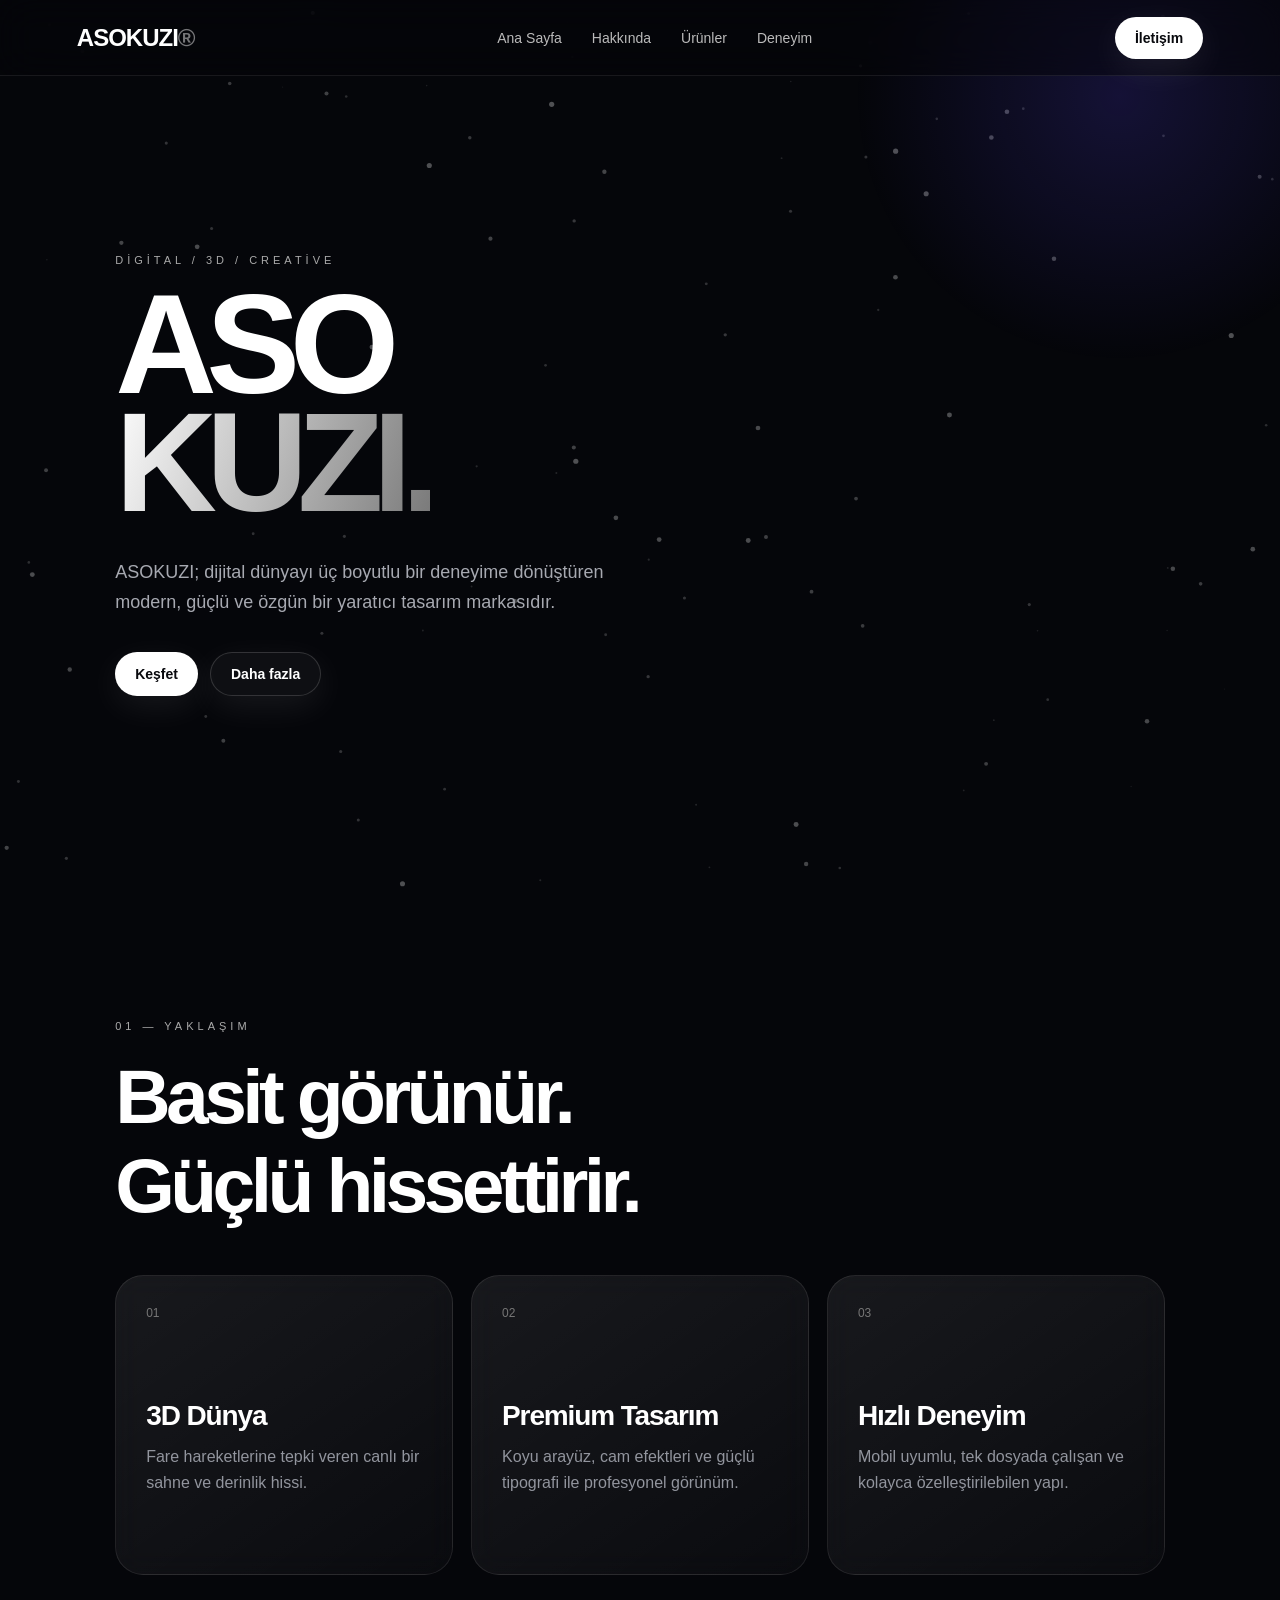
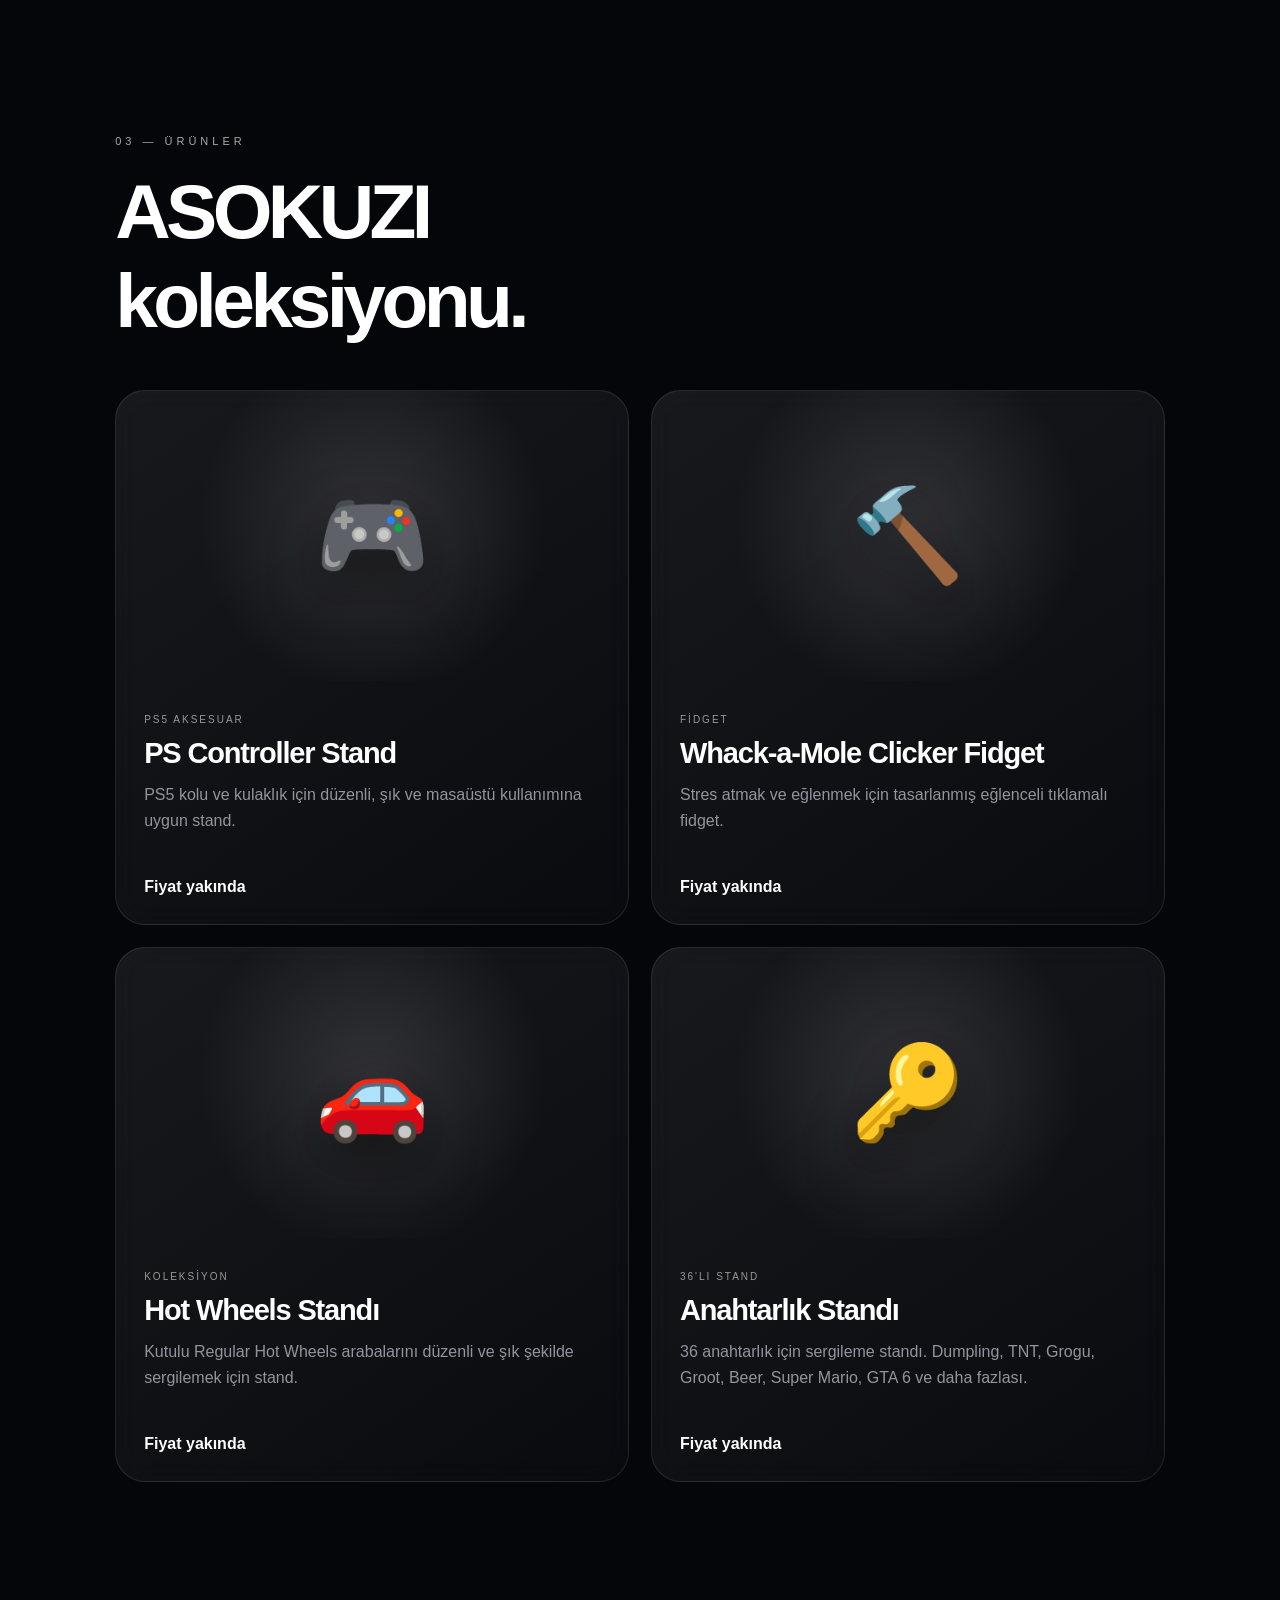
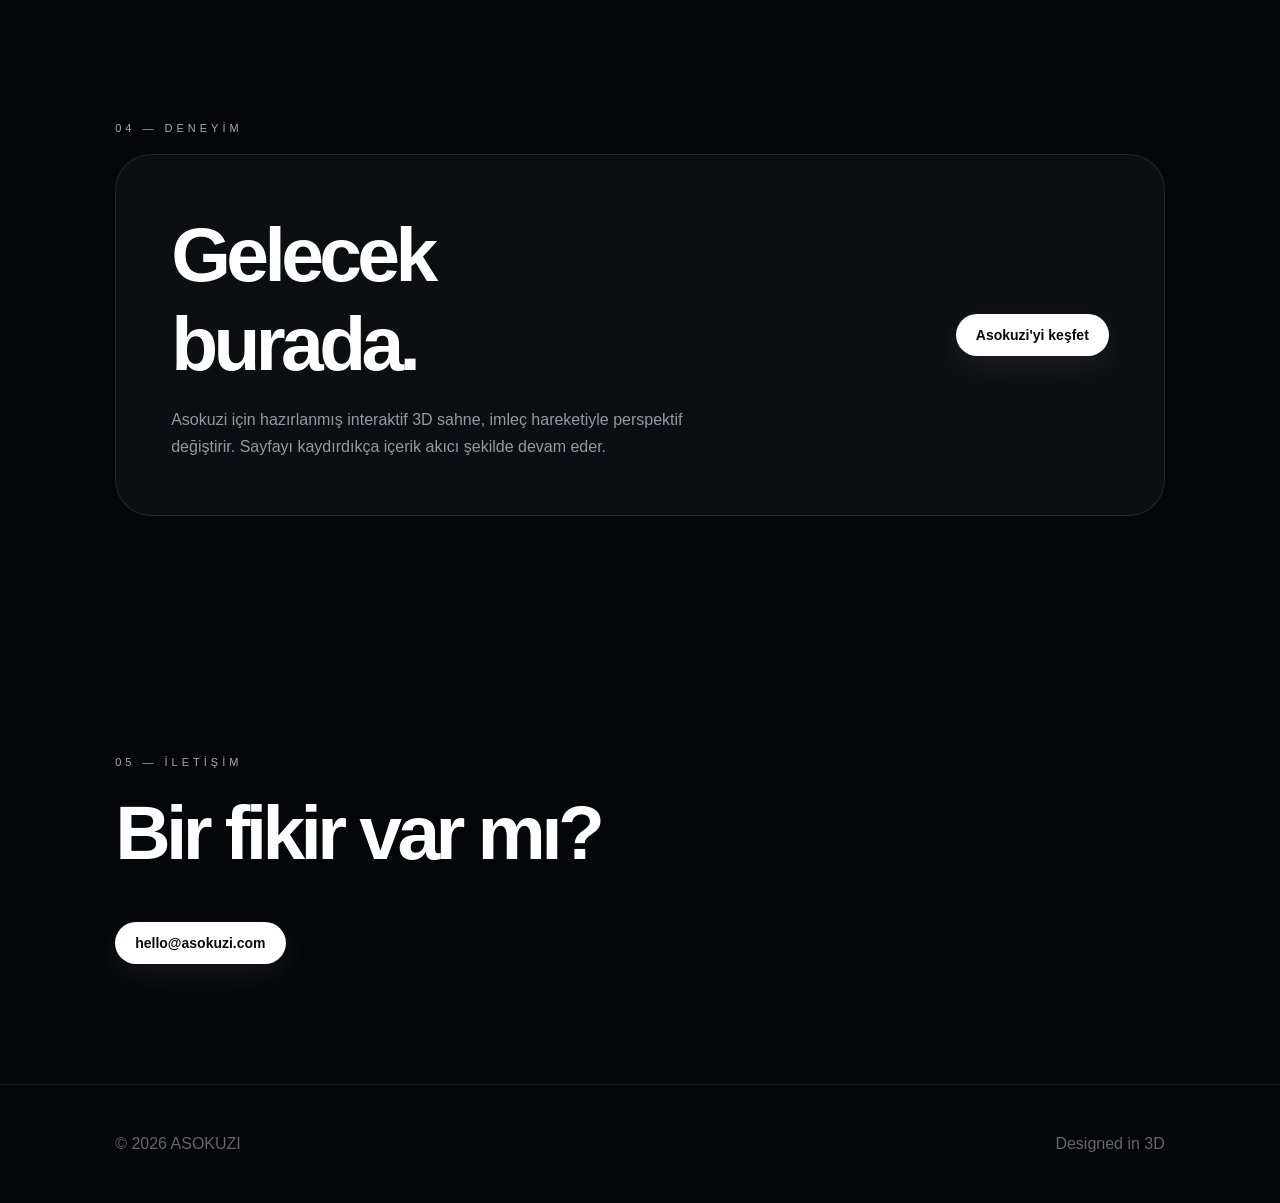
==== ASOKUZI_urunlu_site.html @ cae99e65 "index.html" ====
<!DOCTYPE html>
<html lang="tr">
<head>
  <meta charset="UTF-8">
  <meta name="viewport" content="width=device-width, initial-scale=1.0">
  <title>ASOKUZI — 3D Dijital Deneyim ve Yaratıcı Tasarım</title>
  <meta name="description" content="ASOKUZI, modern 3D deneyimler, yaratıcı dijital tasarım ve premium web çözümleri sunan özgün bir marka. Keşfet ve iletişime geç.">
  <meta name="keywords" content="ASOKUZI, Asokuzi, 3D tasarım, dijital deneyim, yaratıcı tasarım, web tasarım, 3D web sitesi">
  <meta name="author" content="ASOKUZI">
  <meta name="robots" content="index, follow">
  <meta name="theme-color" content="#05060a">
  <link rel="canonical" href="https://asokuzi.com/">
  <meta property="og:type" content="website">
  <meta property="og:site_name" content="ASOKUZI">
  <meta property="og:title" content="ASOKUZI — 3D Dijital Deneyim ve Yaratıcı Tasarım">
  <meta property="og:description" content="Modern 3D deneyimler, yaratıcı dijital tasarım ve premium web çözümleri.">
  <meta property="og:url" content="https://asokuzi.com/">
  <meta name="twitter:card" content="summary_large_image">
  <meta name="twitter:title" content="ASOKUZI — 3D Dijital Deneyim">
  <meta name="twitter:description" content="ASOKUZI'nin modern ve interaktif 3D dijital dünyasını keşfet.">
  <script type="application/ld+json">
  {
    "@context":"https://schema.org",
    "@type":"Organization",
    "name":"ASOKUZI",
    "url":"https://asokuzi.com/",
    "description":"3D dijital deneyimler ve yaratıcı tasarım markası"
  }
  </script>
  <style>
    *{box-sizing:border-box;margin:0;padding:0}
    html{scroll-behavior:smooth}
    body{
      font-family:Inter,Arial,sans-serif;background:#05060a;color:#fff;
      overflow-x:hidden;
    }
    #scene{position:fixed;inset:0;z-index:-2}
    .glow{position:fixed;width:45vw;height:45vw;border-radius:50%;
      background:radial-gradient(circle,rgba(92,72,255,.18),transparent 65%);
      top:-15vw;right:-10vw;z-index:-1;pointer-events:none}
    header{
      position:fixed;top:0;left:0;right:0;height:76px;z-index:10;
      display:flex;align-items:center;justify-content:space-between;
      padding:0 6vw;background:rgba(5,6,10,.48);backdrop-filter:blur(18px);
      border-bottom:1px solid rgba(255,255,255,.08)
    }
    .logo{font-size:24px;font-weight:800;letter-spacing:-1px}
    .logo span{opacity:.45}
    nav{display:flex;gap:30px}
    nav a{color:#bbb;text-decoration:none;font-size:14px;transition:.25s}
    nav a:hover{color:#fff}
    .btn{
      display:inline-flex;align-items:center;justify-content:center;
      padding:13px 20px;border-radius:999px;text-decoration:none;
      color:#fff;background:#fff;color:#08090d;font-weight:700;font-size:14px;
      transition:.25s;box-shadow:0 10px 35px rgba(255,255,255,.08)
    }
    .btn:hover{transform:translateY(-2px);box-shadow:0 14px 40px rgba(255,255,255,.16)}
    main{min-height:100vh}
    .hero{
      min-height:100vh;display:flex;align-items:center;padding:130px 9vw 80px;
      position:relative
    }
    .hero-copy{max-width:720px}
    .eyebrow{color:#aaa;text-transform:uppercase;letter-spacing:4px;font-size:11px;margin-bottom:20px}
    h1{font-size:clamp(64px,11vw,150px);line-height:.84;letter-spacing:-.075em}
    h1 em{font-style:normal;background:linear-gradient(110deg,#fff,#777);
      -webkit-background-clip:text;color:transparent}
    .lead{max-width:550px;color:#a7a9b1;font-size:18px;line-height:1.7;margin:34px 0}
    .actions{display:flex;gap:12px;flex-wrap:wrap}
    .ghost{border:1px solid rgba(255,255,255,.15);background:rgba(255,255,255,.04);color:#fff}
    section{padding:120px 9vw}
    .section-title{font-size:clamp(40px,6vw,80px);letter-spacing:-.06em;margin-bottom:45px}
    .cards{display:grid;grid-template-columns:repeat(3,1fr);gap:18px}
    .card{
      min-height:300px;border:1px solid rgba(255,255,255,.09);
      background:linear-gradient(145deg,rgba(255,255,255,.08),rgba(255,255,255,.025));
      border-radius:28px;padding:30px;backdrop-filter:blur(14px);
      transition:.35s;transform-style:preserve-3d
    }
    .card:hover{transform:translateY(-8px) rotateX(2deg);border-color:rgba(255,255,255,.22)}
    .num{font-size:12px;color:#777}
    .card h3{font-size:28px;margin:80px 0 12px;letter-spacing:-.04em}
    .card p{color:#92959e;line-height:1.6}
    .showcase{
      border:1px solid rgba(255,255,255,.1);border-radius:36px;padding:55px;
      background:rgba(255,255,255,.035);display:flex;justify-content:space-between;
      align-items:center;gap:40px
    }
    .showcase p{color:#9699a3;max-width:540px;line-height:1.7}
    footer{padding:50px 9vw;border-top:1px solid rgba(255,255,255,.08);color:#666;
      display:flex;justify-content:space-between}

    #products{padding-top:40px}.products-grid{display:grid;grid-template-columns:repeat(2,1fr);gap:22px}
    .product-card{overflow:hidden;border:1px solid rgba(255,255,255,.1);border-radius:30px;background:linear-gradient(145deg,rgba(255,255,255,.08),rgba(255,255,255,.025));transition:.35s;backdrop-filter:blur(14px)}
    .product-card:hover{transform:translateY(-8px);border-color:rgba(255,255,255,.24)}
    .product-visual{height:290px;display:flex;align-items:center;justify-content:center;background:radial-gradient(circle at 50% 45%,rgba(255,255,255,.13),transparent 58%);position:relative}
    .product-icon{font-size:92px;filter:drop-shadow(0 20px 25px rgba(0,0,0,.5))}.product-info{padding:28px}
    .product-info h3{font-size:29px;margin:10px 0 12px;letter-spacing:-.04em}.product-info p{color:#92959e;line-height:1.65;min-height:76px}
    .product-tag{font-size:10px;color:#999;text-transform:uppercase;letter-spacing:2px}.price{display:inline-block;margin-top:20px;font-weight:700;color:#fff}
    @media(max-width:800px){.products-grid{grid-template-columns:1fr}.product-visual{height:240px}}
    @media(max-width:800px){
      nav{display:none}.cards{grid-template-columns:1fr}.showcase{flex-direction:column;align-items:flex-start}
      section{padding:90px 7vw}.hero{padding-left:7vw;padding-right:7vw}
    }
  </style>
</head>
<body>
<canvas id="scene"></canvas><div class="glow"></div>

<header>
  <div class="logo">ASOKUZI<span>®</span></div>
  <nav>
    <a href="#home">Ana Sayfa</a><a href="#about">Hakkında</a><a href="#products">Ürünler</a><a href="#work">Deneyim</a>
  </nav>
  <a class="btn" href="#contact">İletişim</a>
</header>

<main>
  <section class="hero" id="home">
    <div class="hero-copy">
      <div class="eyebrow">Digital / 3D / Creative</div>
      <h1>ASO<br><em>KUZI.</em></h1>
      <p class="lead">ASOKUZI; dijital dünyayı üç boyutlu bir deneyime dönüştüren modern, güçlü ve özgün bir yaratıcı tasarım markasıdır.</p>
      <div class="actions">
        <a class="btn" href="#work">Keşfet</a>
        <a class="btn ghost" href="#about">Daha fazla</a>
      </div>
    </div>
  </section>

  <section id="about">
    <div class="eyebrow">01 — Yaklaşım</div>
    <h2 class="section-title">Basit görünür.<br>Güçlü hissettirir.</h2>
    <div class="cards">
      <article class="card"><div class="num">01</div><h3>3D Dünya</h3><p>Fare hareketlerine tepki veren canlı bir sahne ve derinlik hissi.</p></article>
      <article class="card"><div class="num">02</div><h3>Premium Tasarım</h3><p>Koyu arayüz, cam efektleri ve güçlü tipografi ile profesyonel görünüm.</p></article>
      <article class="card"><div class="num">03</div><h3>Hızlı Deneyim</h3><p>Mobil uyumlu, tek dosyada çalışan ve kolayca özelleştirilebilen yapı.</p></article>
    </div>
  </section>


  <section id="products" aria-labelledby="products-title"><div class="eyebrow">03 — Ürünler</div><h2 class="section-title" id="products-title">ASOKUZI<br>koleksiyonu.</h2><div class="products-grid">
  <article class="product-card"><div class="product-visual"><div class="product-icon">🎮</div></div><div class="product-info"><span class="product-tag">PS5 Aksesuar</span><h3>PS Controller Stand</h3><p>PS5 kolu ve kulaklık için düzenli, şık ve masaüstü kullanımına uygun stand.</p><span class="price">Fiyat yakında</span></div></article>
  <article class="product-card"><div class="product-visual"><div class="product-icon">🔨</div></div><div class="product-info"><span class="product-tag">Fidget</span><h3>Whack-a-Mole Clicker Fidget</h3><p>Stres atmak ve eğlenmek için tasarlanmış eğlenceli tıklamalı fidget.</p><span class="price">Fiyat yakında</span></div></article>
  <article class="product-card"><div class="product-visual"><div class="product-icon">🚗</div></div><div class="product-info"><span class="product-tag">Koleksiyon</span><h3>Hot Wheels Standı</h3><p>Kutulu Regular Hot Wheels arabalarını düzenli ve şık şekilde sergilemek için stand.</p><span class="price">Fiyat yakında</span></div></article>
  <article class="product-card"><div class="product-visual"><div class="product-icon">🔑</div></div><div class="product-info"><span class="product-tag">36'lı Stand</span><h3>Anahtarlık Standı</h3><p>36 anahtarlık için sergileme standı. Dumpling, TNT, Grogu, Groot, Beer, Super Mario, GTA 6 ve daha fazlası.</p><span class="price">Fiyat yakında</span></div></article>
</div></section>

  <section id="work">
    <div class="eyebrow">04 — Deneyim</div>
    <div class="showcase">
      <div>
        <h2 class="section-title" style="margin:0 0 18px">Gelecek<br>burada.</h2>
        <p>Asokuzi için hazırlanmış interaktif 3D sahne, imleç hareketiyle perspektif değiştirir. Sayfayı kaydırdıkça içerik akıcı şekilde devam eder.</p>
      </div>
      <a class="btn" href="#contact">Asokuzi'yi keşfet</a>
    </div>
  </section>

  <section id="contact">
    <div class="eyebrow">05 — İletişim</div>
    <h2 class="section-title">Bir fikir var mı?</h2>
    <a class="btn" href="mailto:hello@asokuzi.com">hello@asokuzi.com</a>
  </section>
</main>

<footer><span>© 2026 ASOKUZI</span><span>Designed in 3D</span></footer>

<script>
const canvas=document.getElementById('scene'),ctx=canvas.getContext('2d');
let w,h,mouse={x:.5,y:.5},points=[];
function resize(){w=canvas.width=innerWidth;h=canvas.height=innerHeight;points=[];
 for(let i=0;i<110;i++)points.push({x:Math.random()*w,y:Math.random()*h,z:Math.random()*1});
}
function draw(){
 ctx.clearRect(0,0,w,h);
 for(const p of points){
   const dx=(mouse.x-.5)*35*p.z,dy=(mouse.y-.5)*35*p.z;
   const x=p.x+dx,y=p.y+dy,r=.6+2*p.z;
   ctx.beginPath();ctx.arc(x,y,r,0,Math.PI*2);ctx.fillStyle=`rgba(255,255,255,${.08+.22*p.z})`;ctx.fill();
 }
 requestAnimationFrame(draw);
}
addEventListener('resize',resize);
addEventListener('mousemove',e=>{mouse.x=e.clientX/w;mouse.y=e.clientY/h});
resize();draw();
</script>
</body>
</html>
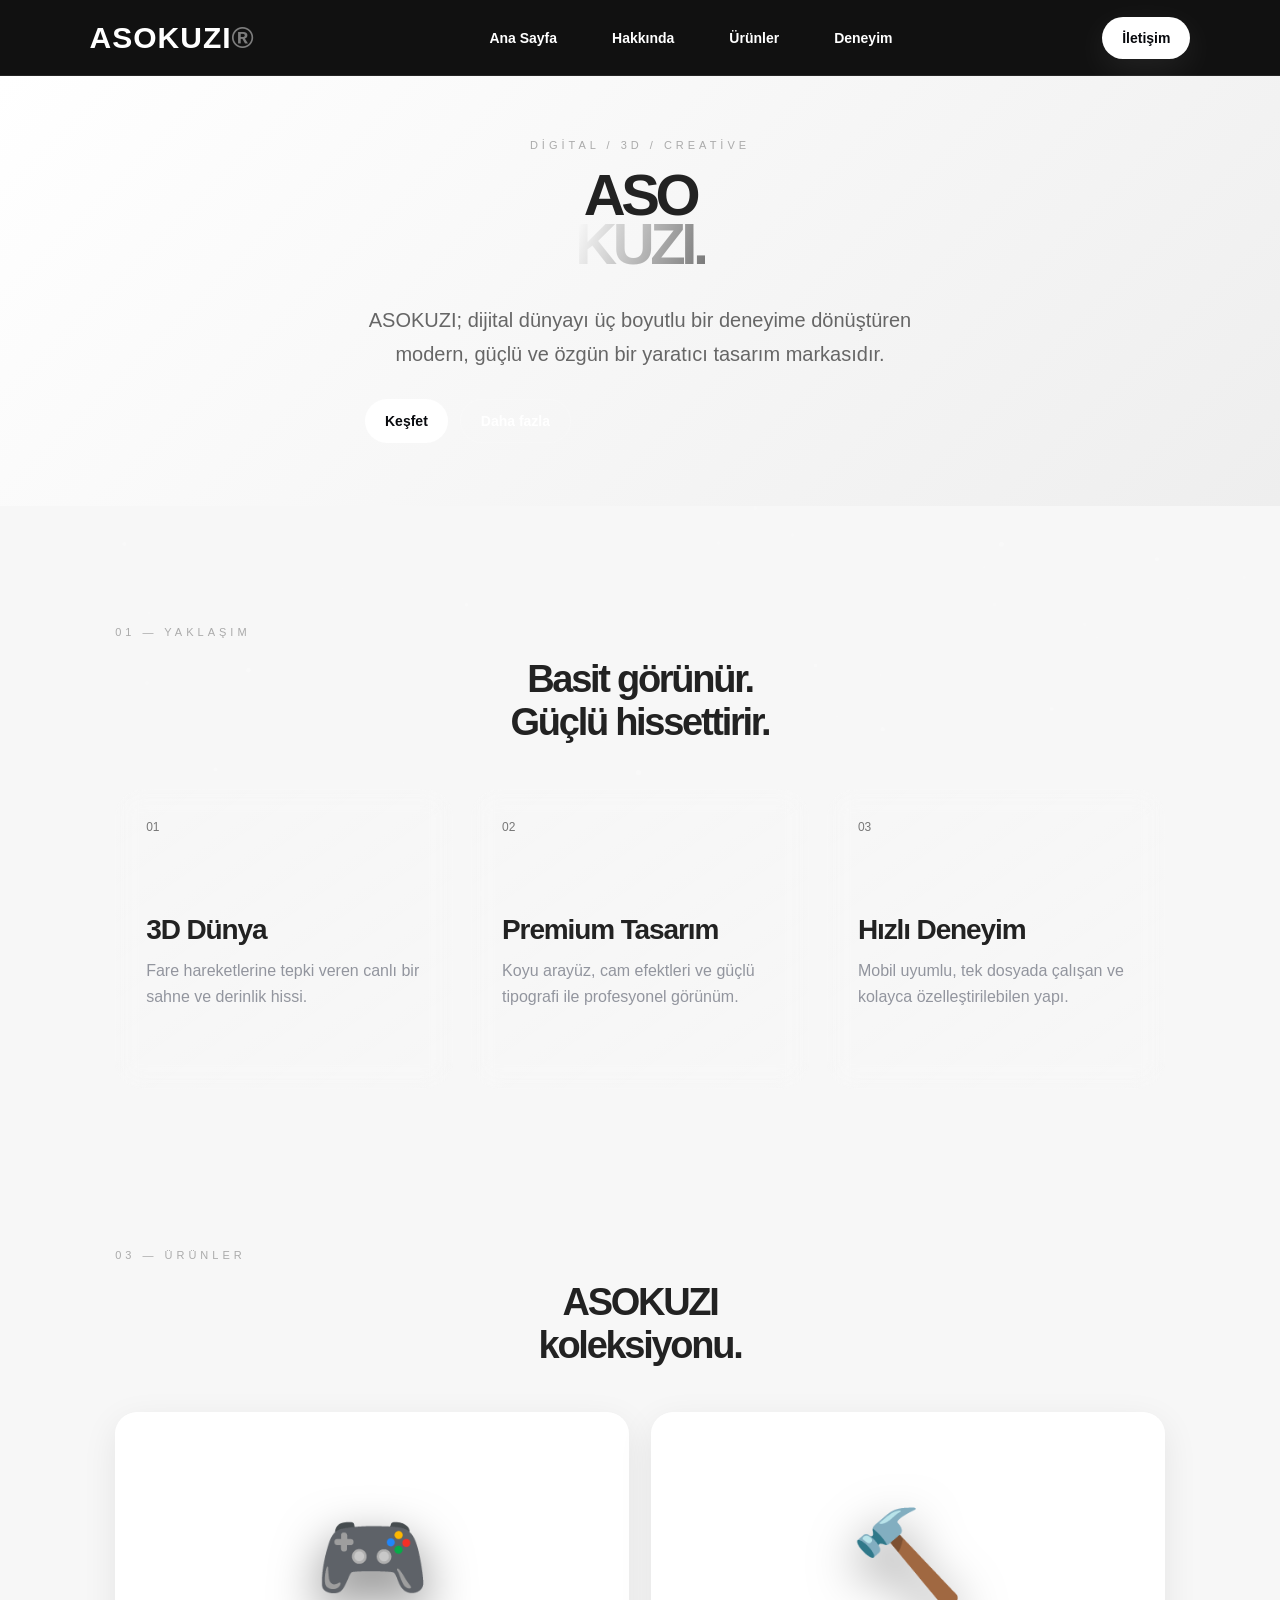
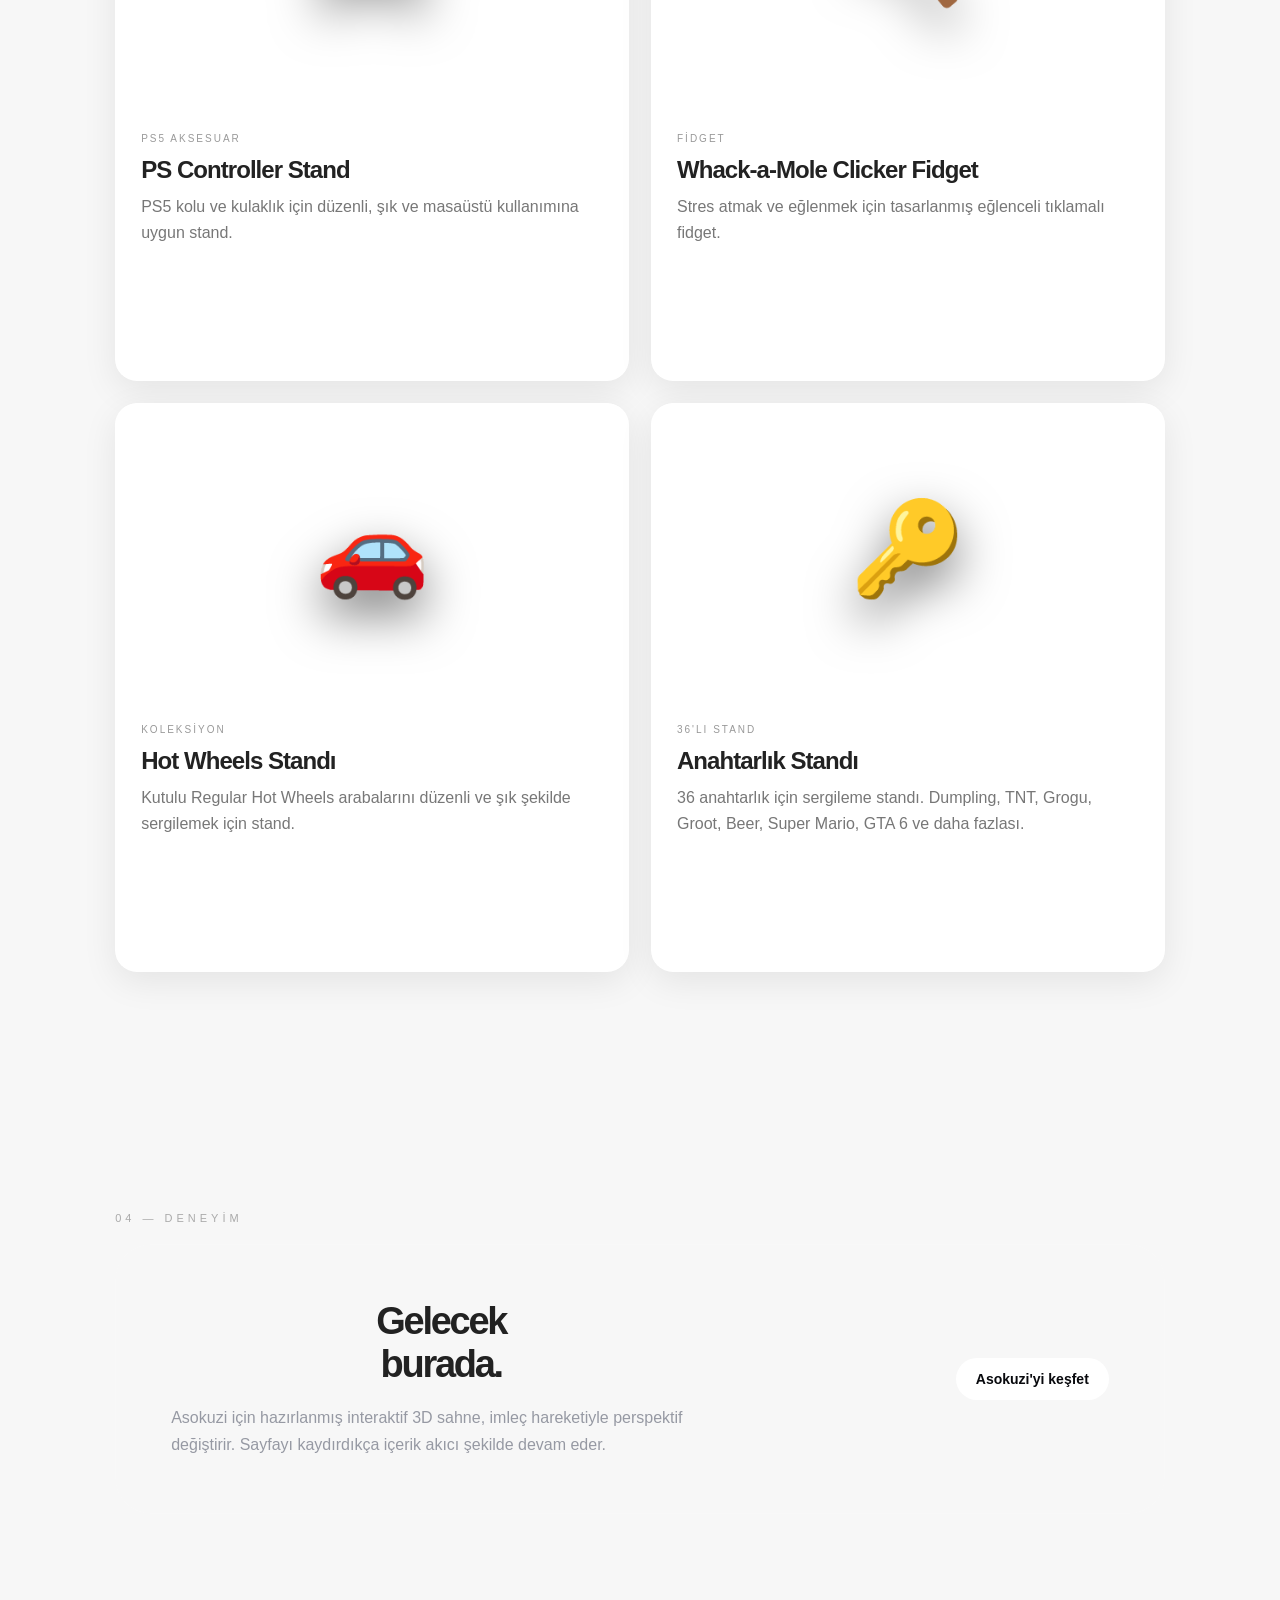
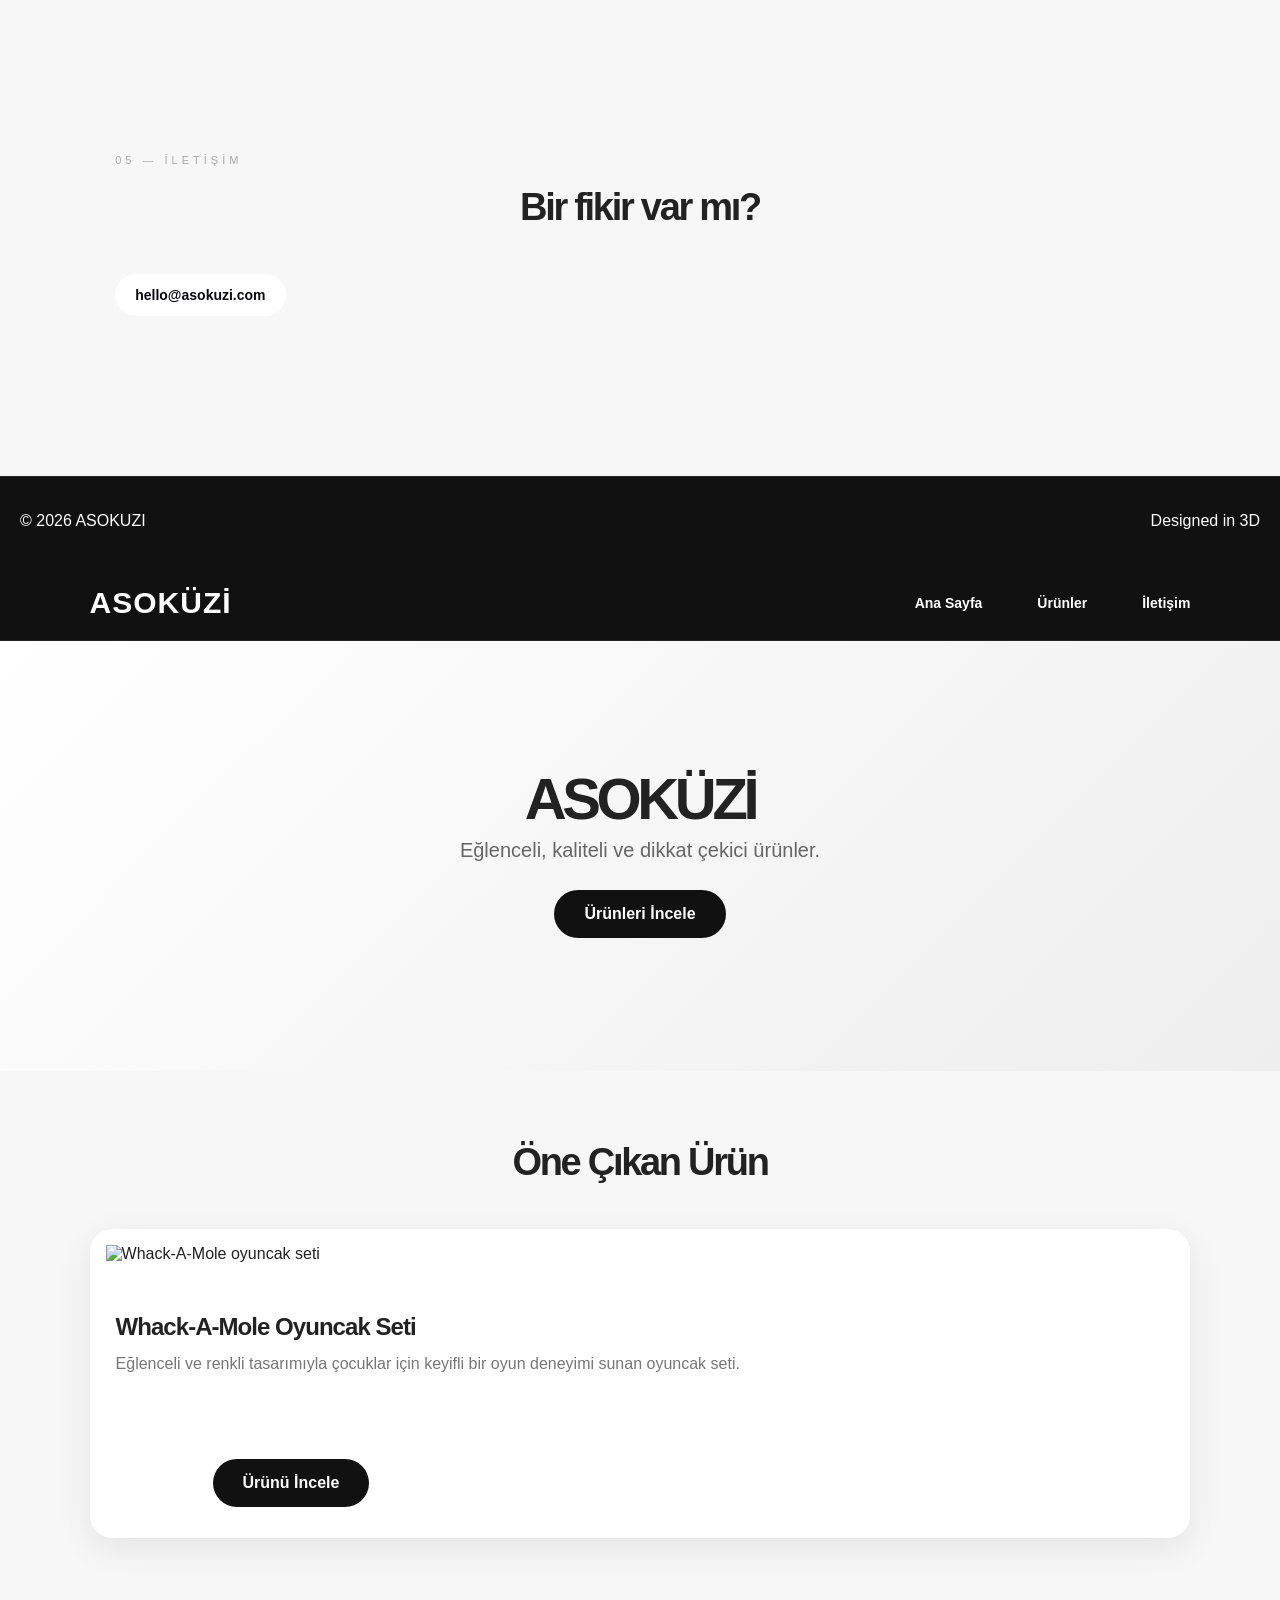
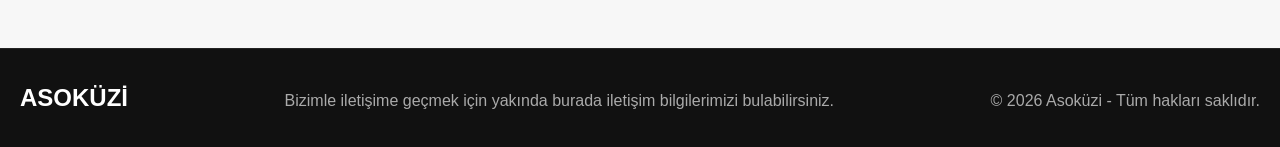
==== commit c9018fba: "Update ASOKUZI_urunlu_site.html" ====
--- a/ASOKUZI_urunlu_site.html
+++ b/ASOKUZI_urunlu_site.html
@@ -187,4 +187,260 @@
 resize();draw();
 </script>
 </body>
-</html>+</html><!DOCTYPE html>
+<html lang="tr">
+<head>
+  <meta charset="UTF-8">
+  <meta name="viewport" content="width=device-width, initial-scale=1.0">
+
+  <title>Asoküzi | Eğlenceli Ürünler</title>
+  <meta name="description" content="Asoküzi - Eğlenceli ve kaliteli ürünleri keşfedin.">
+
+  <style>
+    * {
+      box-sizing: border-box;
+      margin: 0;
+      padding: 0;
+      font-family: Arial, Helvetica, sans-serif;
+    }
+
+    body {
+      background: #f7f7f7;
+      color: #222;
+    }
+
+    header {
+      background: #111;
+      color: white;
+      padding: 22px 7%;
+      display: flex;
+      justify-content: space-between;
+      align-items: center;
+      position: sticky;
+      top: 0;
+      z-index: 10;
+    }
+
+    .logo {
+      font-size: 30px;
+      font-weight: 800;
+      letter-spacing: 1px;
+    }
+
+    nav a {
+      color: white;
+      text-decoration: none;
+      margin-left: 25px;
+      font-weight: 600;
+    }
+
+    nav a:hover {
+      color: #ffcc00;
+    }
+
+    .hero {
+      min-height: 430px;
+      display: flex;
+      justify-content: center;
+      align-items: center;
+      text-align: center;
+      background: linear-gradient(135deg, #ffffff, #eeeeee);
+      padding: 60px 20px;
+    }
+
+    .hero h1 {
+      font-size: 58px;
+      margin-bottom: 15px;
+    }
+
+    .hero p {
+      font-size: 20px;
+      color: #666;
+      margin-bottom: 28px;
+    }
+
+    .button {
+      display: inline-block;
+      background: #111;
+      color: white;
+      text-decoration: none;
+      padding: 15px 30px;
+      border-radius: 30px;
+      font-weight: bold;
+      transition: 0.3s;
+    }
+
+    .button:hover {
+      background: #ffcc00;
+      color: #111;
+      transform: scale(1.05);
+    }
+
+    .products {
+      padding: 70px 7%;
+    }
+
+    .section-title {
+      text-align: center;
+      font-size: 38px;
+      margin-bottom: 45px;
+    }
+
+    .product-grid {
+      display: grid;
+      grid-template-columns: repeat(auto-fit, minmax(280px, 1fr));
+      gap: 30px;
+      max-width: 1200px;
+      margin: auto;
+    }
+
+    .product-card {
+      background: white;
+      border-radius: 22px;
+      overflow: hidden;
+      box-shadow: 0 10px 35px rgba(0,0,0,0.08);
+      transition: 0.3s;
+    }
+
+    .product-card:hover {
+      transform: translateY(-8px);
+      box-shadow: 0 18px 45px rgba(0,0,0,0.14);
+    }
+
+    .product-image {
+      width: 100%;
+      height: 330px;
+      object-fit: contain;
+      background: white;
+      padding: 15px;
+    }
+
+    .product-info {
+      padding: 25px;
+    }
+
+    .product-info h3 {
+      font-size: 24px;
+      margin-bottom: 10px;
+    }
+
+    .product-info p {
+      color: #777;
+      line-height: 1.6;
+      margin-bottom: 18px;
+    }
+
+    .price {
+      font-size: 25px;
+      font-weight: 800;
+      margin-bottom: 18px;
+    }
+
+    footer {
+      background: #111;
+      color: white;
+      text-align: center;
+      padding: 35px 20px;
+      margin-top: 40px;
+    }
+
+    footer p {
+      color: #aaa;
+      margin-top: 8px;
+    }
+
+    @media (max-width: 700px) {
+      header {
+        flex-direction: column;
+        gap: 15px;
+      }
+
+      nav a {
+        margin: 0 8px;
+      }
+
+      .hero h1 {
+        font-size: 40px;
+      }
+
+      .hero p {
+        font-size: 17px;
+      }
+    }
+  </style>
+</head>
+
+<body>
+
+  <header>
+    <div class="logo">ASOKÜZİ</div>
+
+    <nav>
+      <a href="#anasayfa">Ana Sayfa</a>
+      <a href="#urunler">Ürünler</a>
+      <a href="#iletisim">İletişim</a>
+    </nav>
+  </header>
+
+  <section class="hero" id="anasayfa">
+    <div>
+      <h1>ASOKÜZİ</h1>
+      <p>Eğlenceli, kaliteli ve dikkat çekici ürünler.</p>
+      <a href="#urunler" class="button">Ürünleri İncele</a>
+    </div>
+  </section>
+
+  <section class="products" id="urunler">
+
+    <h2 class="section-title">Öne Çıkan Ürün</h2>
+
+    <div class="product-grid">
+
+      <div class="product-card">
+
+        <img
+          src="urun.png"
+          alt="Whack-A-Mole oyuncak seti"
+          class="product-image"
+        >
+
+        <div class="product-info">
+
+          <h3>Whack-A-Mole Oyuncak Seti</h3>
+
+          <p>
+            Eğlenceli ve renkli tasarımıyla çocuklar için
+            keyifli bir oyun deneyimi sunan oyuncak seti.
+          </p>
+
+          <div class="price">₺499,99</div>
+
+          <a href="#iletisim" class="button">
+            Ürünü İncele
+          </a>
+
+        </div>
+
+      </div>
+
+    </div>
+
+  </section>
+
+  <footer id="iletisim">
+
+    <h2>ASOKÜZİ</h2>
+
+    <p>
+      Bizimle iletişime geçmek için yakında burada iletişim
+      bilgilerimizi bulabilirsiniz.
+    </p>
+
+    <p>
+      © 2026 Asoküzi - Tüm hakları saklıdır.
+    </p>
+
+  </footer>
+
+</body>
+</html>
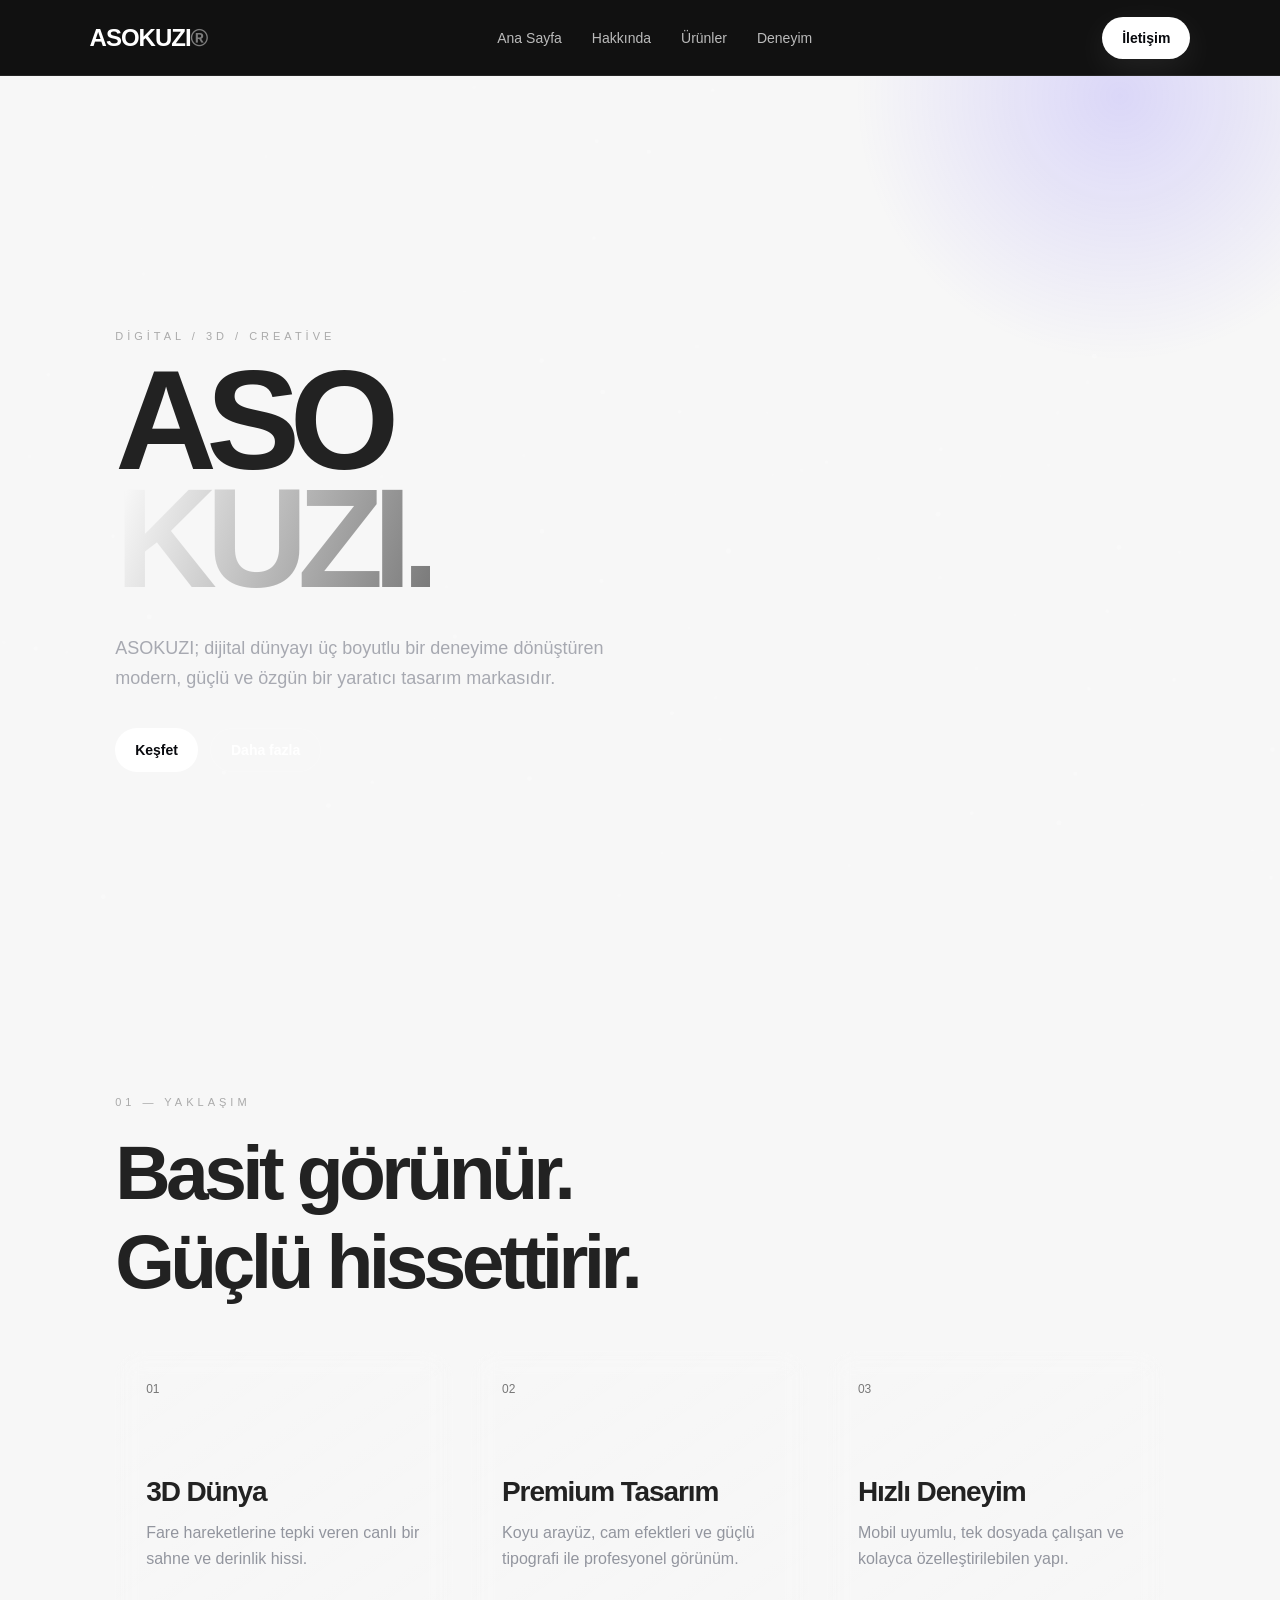
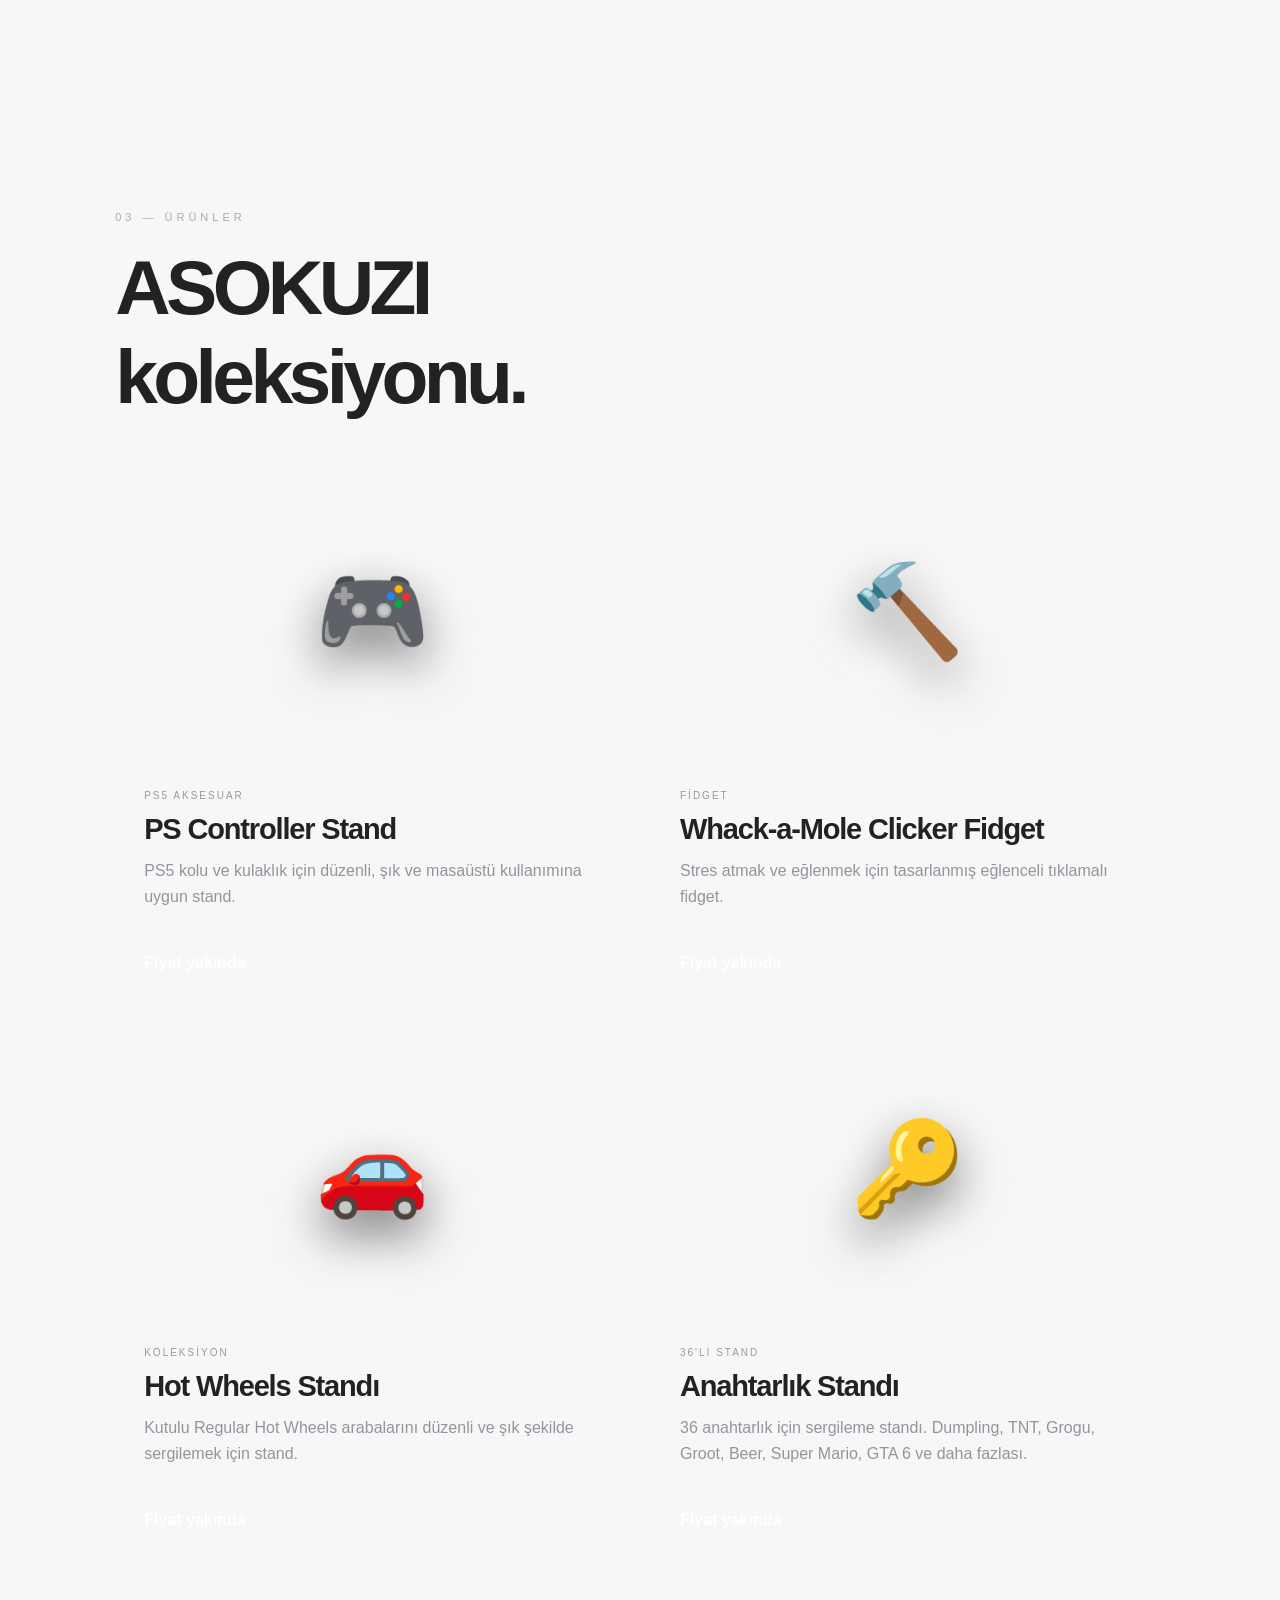
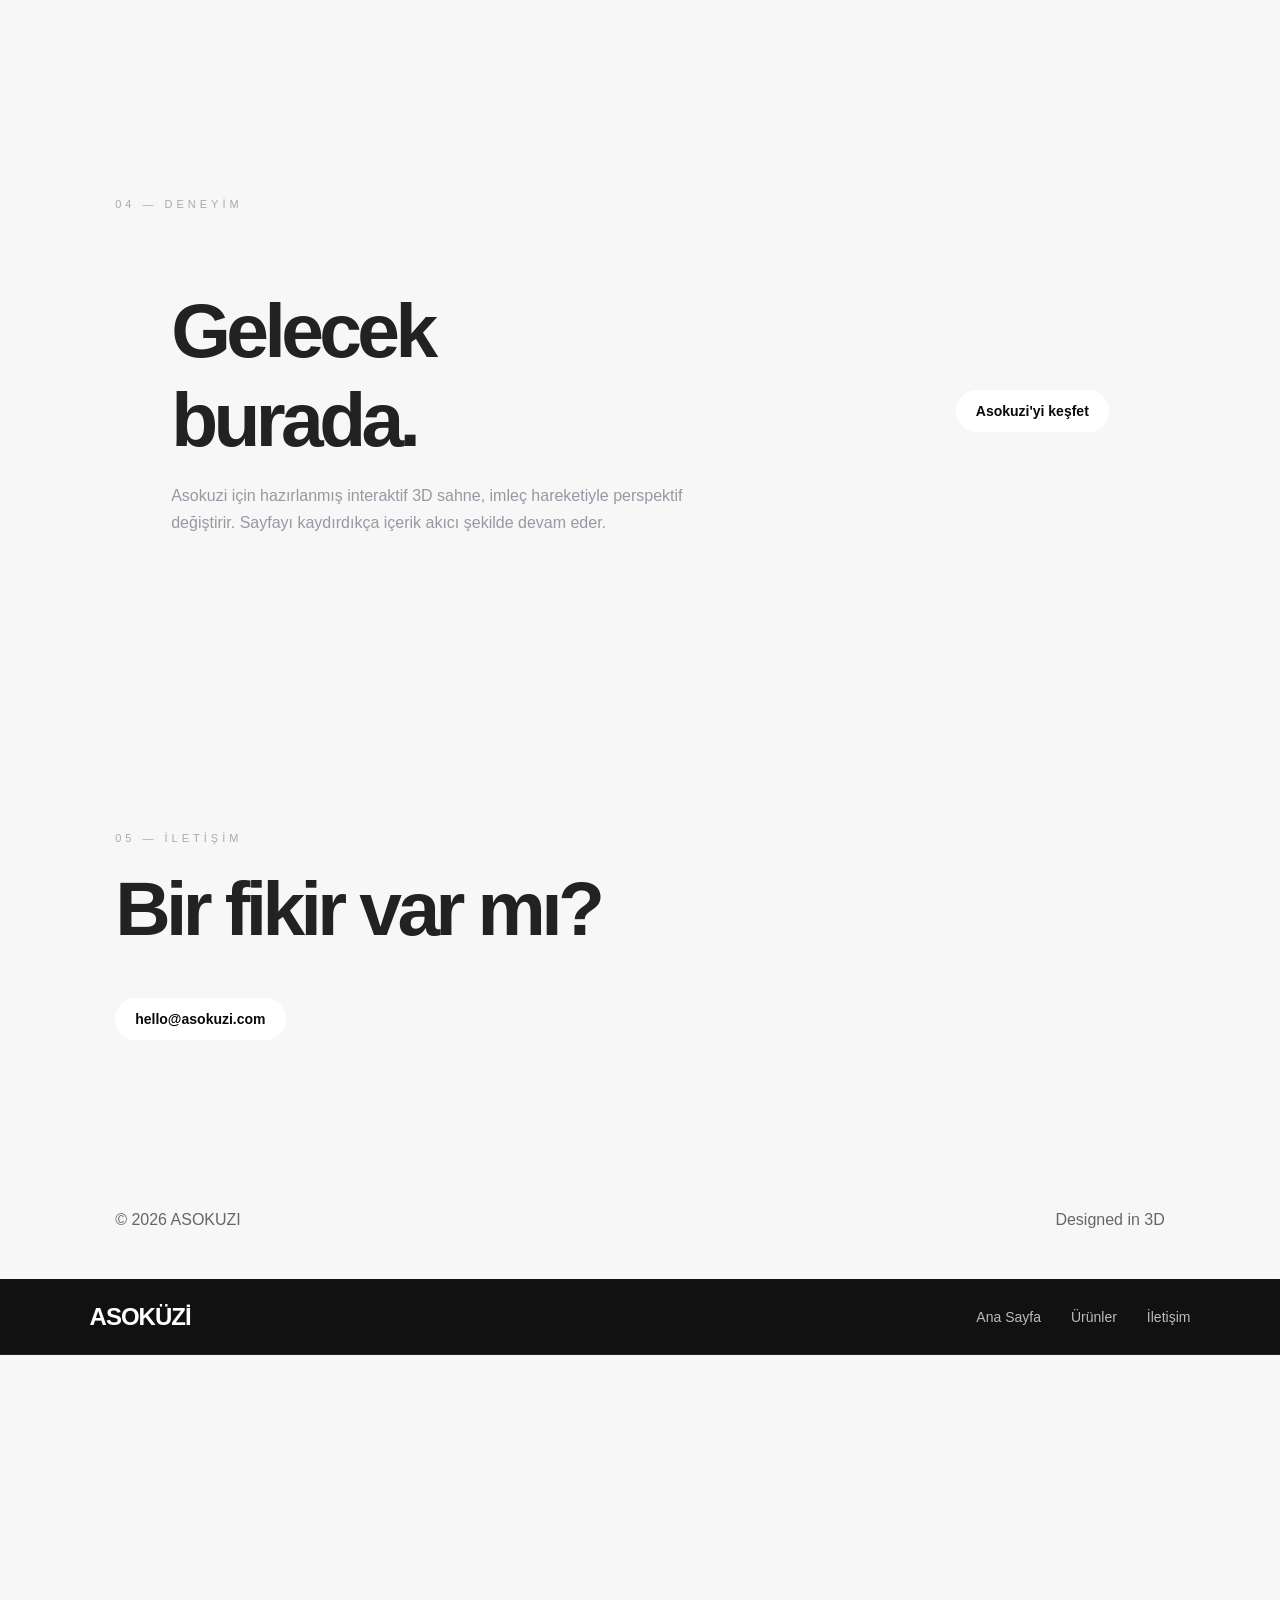
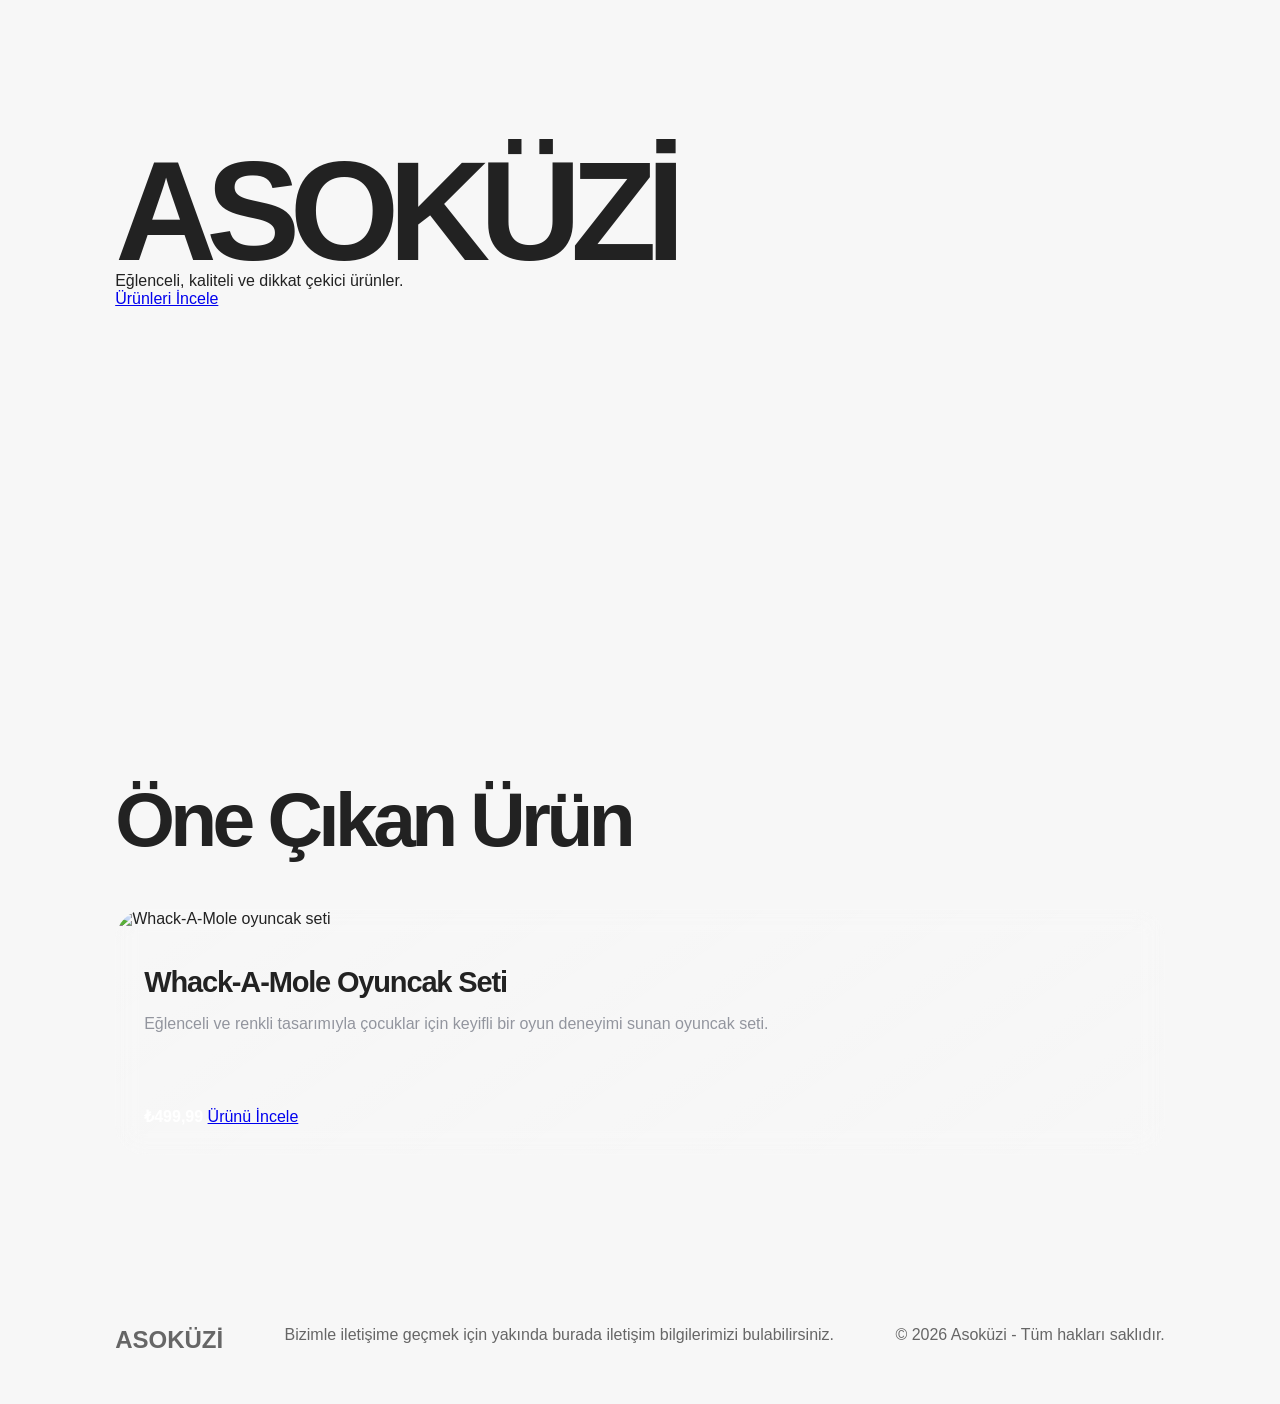
==== commit 8b7be762: "Update ASOKUZI_urunlu_site.html 2. DENEME" ====
--- a/ASOKUZI_urunlu_site.html
+++ b/ASOKUZI_urunlu_site.html
@@ -218,21 +218,22 @@
       align-items: center;
       position: sticky;
       top: 0;
-      z-index: 10;
-    }
-
-    .logo {
-      font-size: 30px;
-      font-weight: 800;
-      letter-spacing: 1px;
-    }
-
-    nav a {
-      color: white;
-      text-decoration: none;
-      margin-left: 25px;
-      font-weight: 600;
-    }
+      window.addEventListener('scroll', () => {
+    // Scroll ile ilgili kodlarınız buradaysa
+}); // <-- Scroll fonksiyonunun kapanışı
+
+// 224. satırdaki resize event listener'ını düzgünce açıp kapatın:
+window.addEventListener('resize', () => {
+    resizeCanvas();
+}); // <-- Eksik olan ve hataya yol açan kapatma burası!
+
+// resizeCanvas fonksiyon tanımı tek başına ve dışarıda olmalı:
+function resizeCanvas() {
+    canvas.width = window.innerWidth;
+    canvas.height = window.innerHeight;
+}
+
+// ... animate() 
 
     nav a:hover {
       color: #ffcc00;
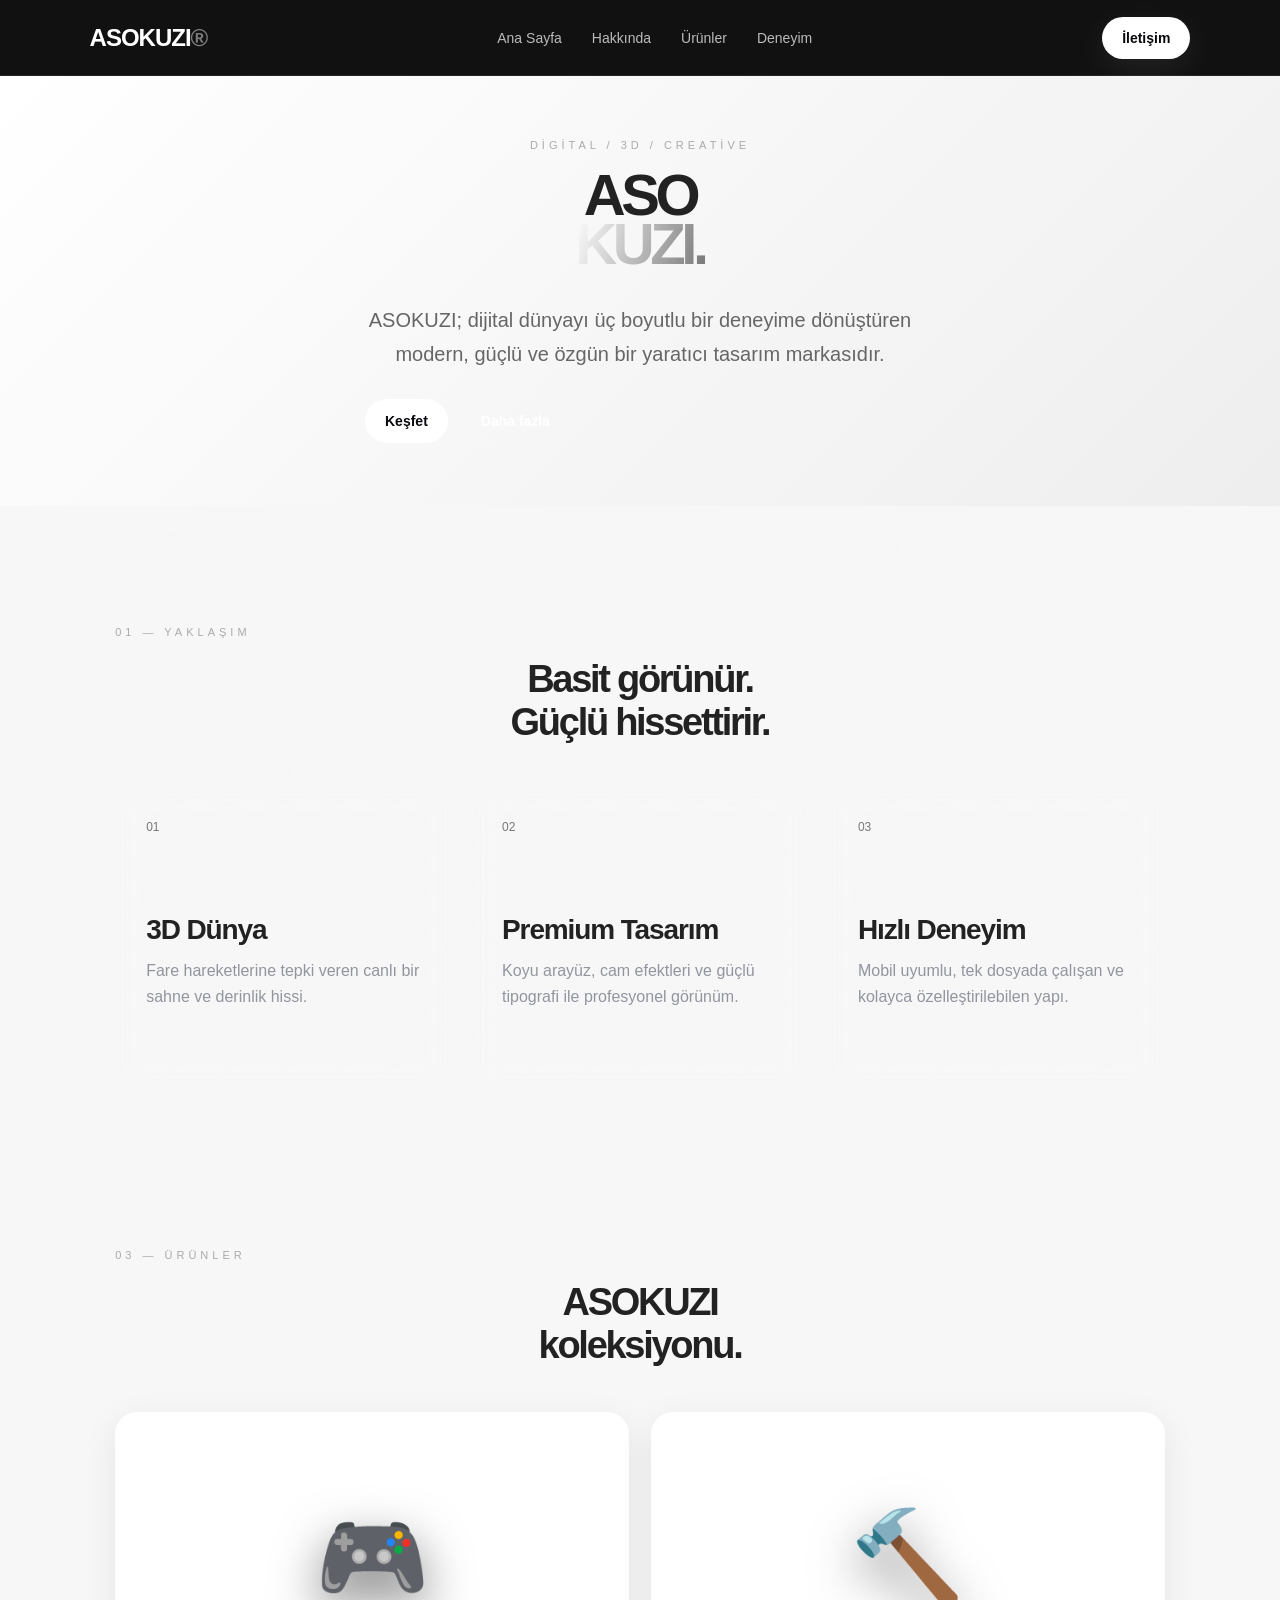
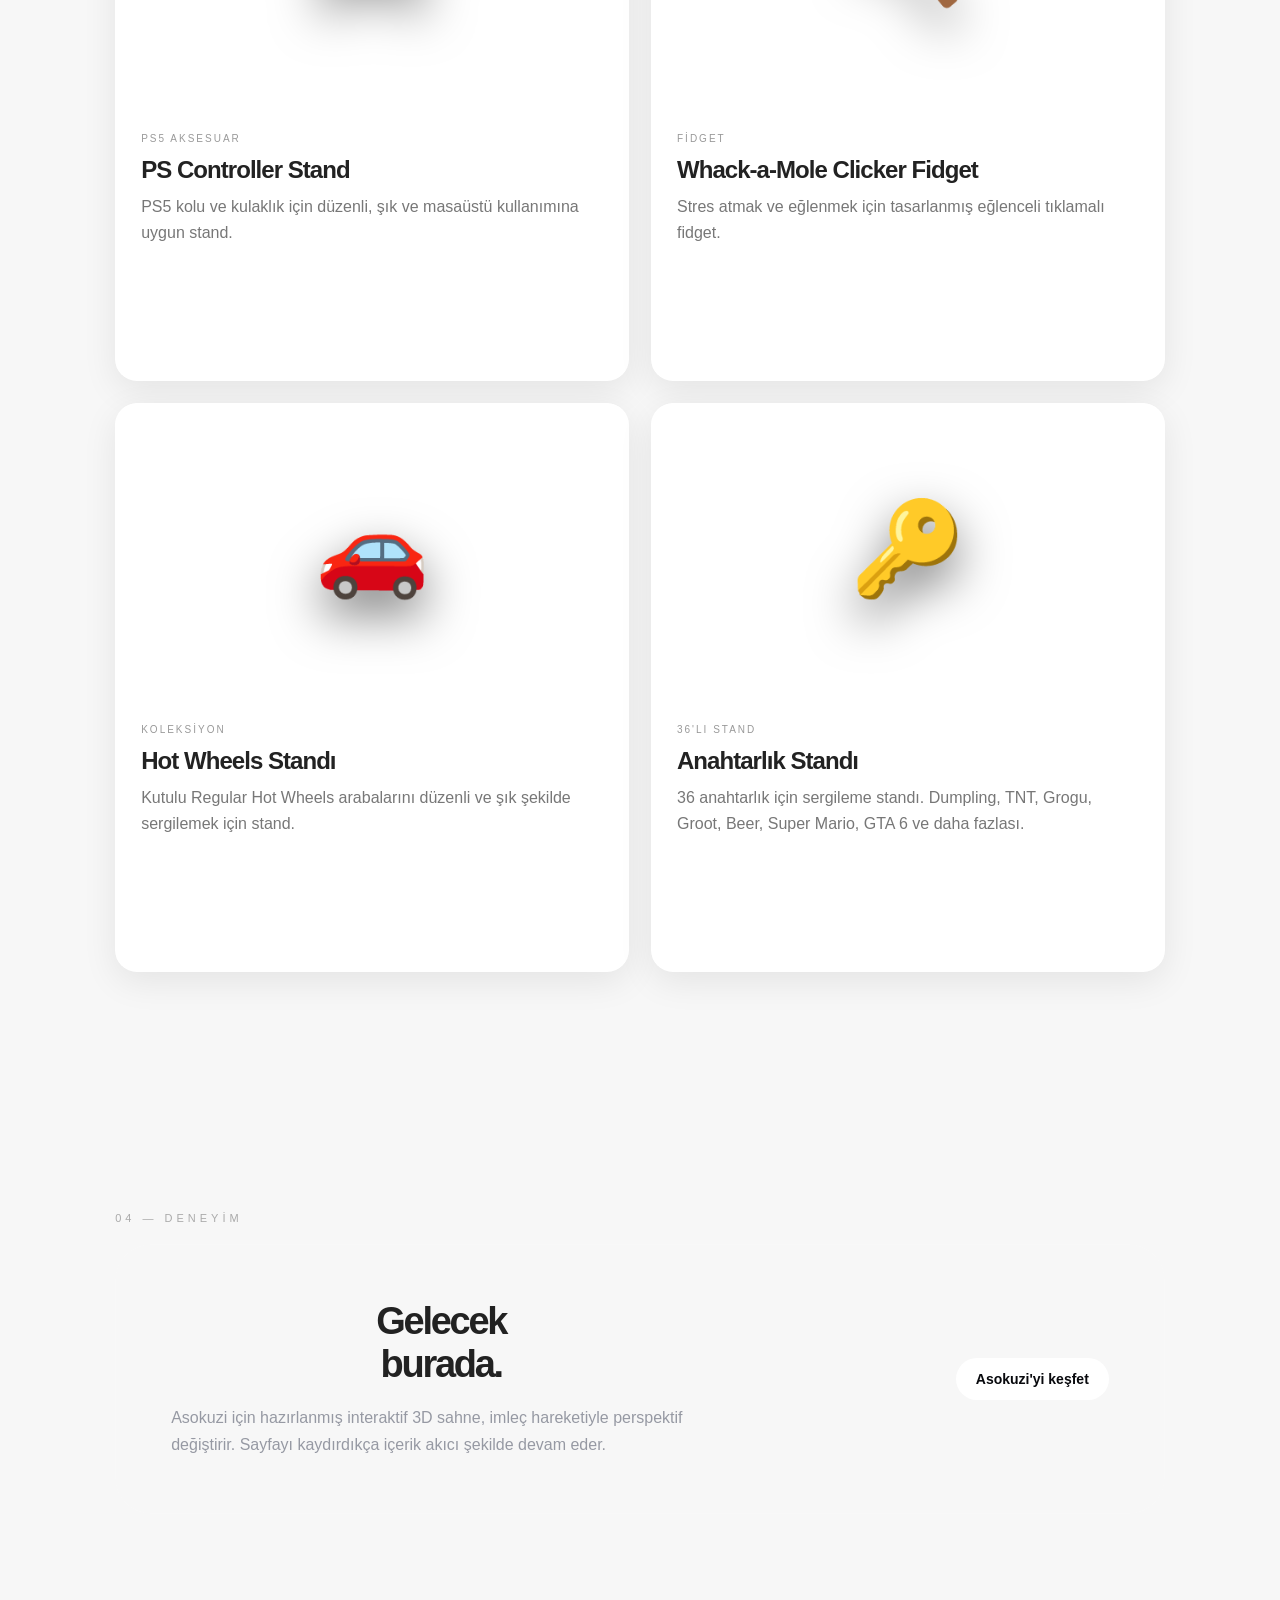
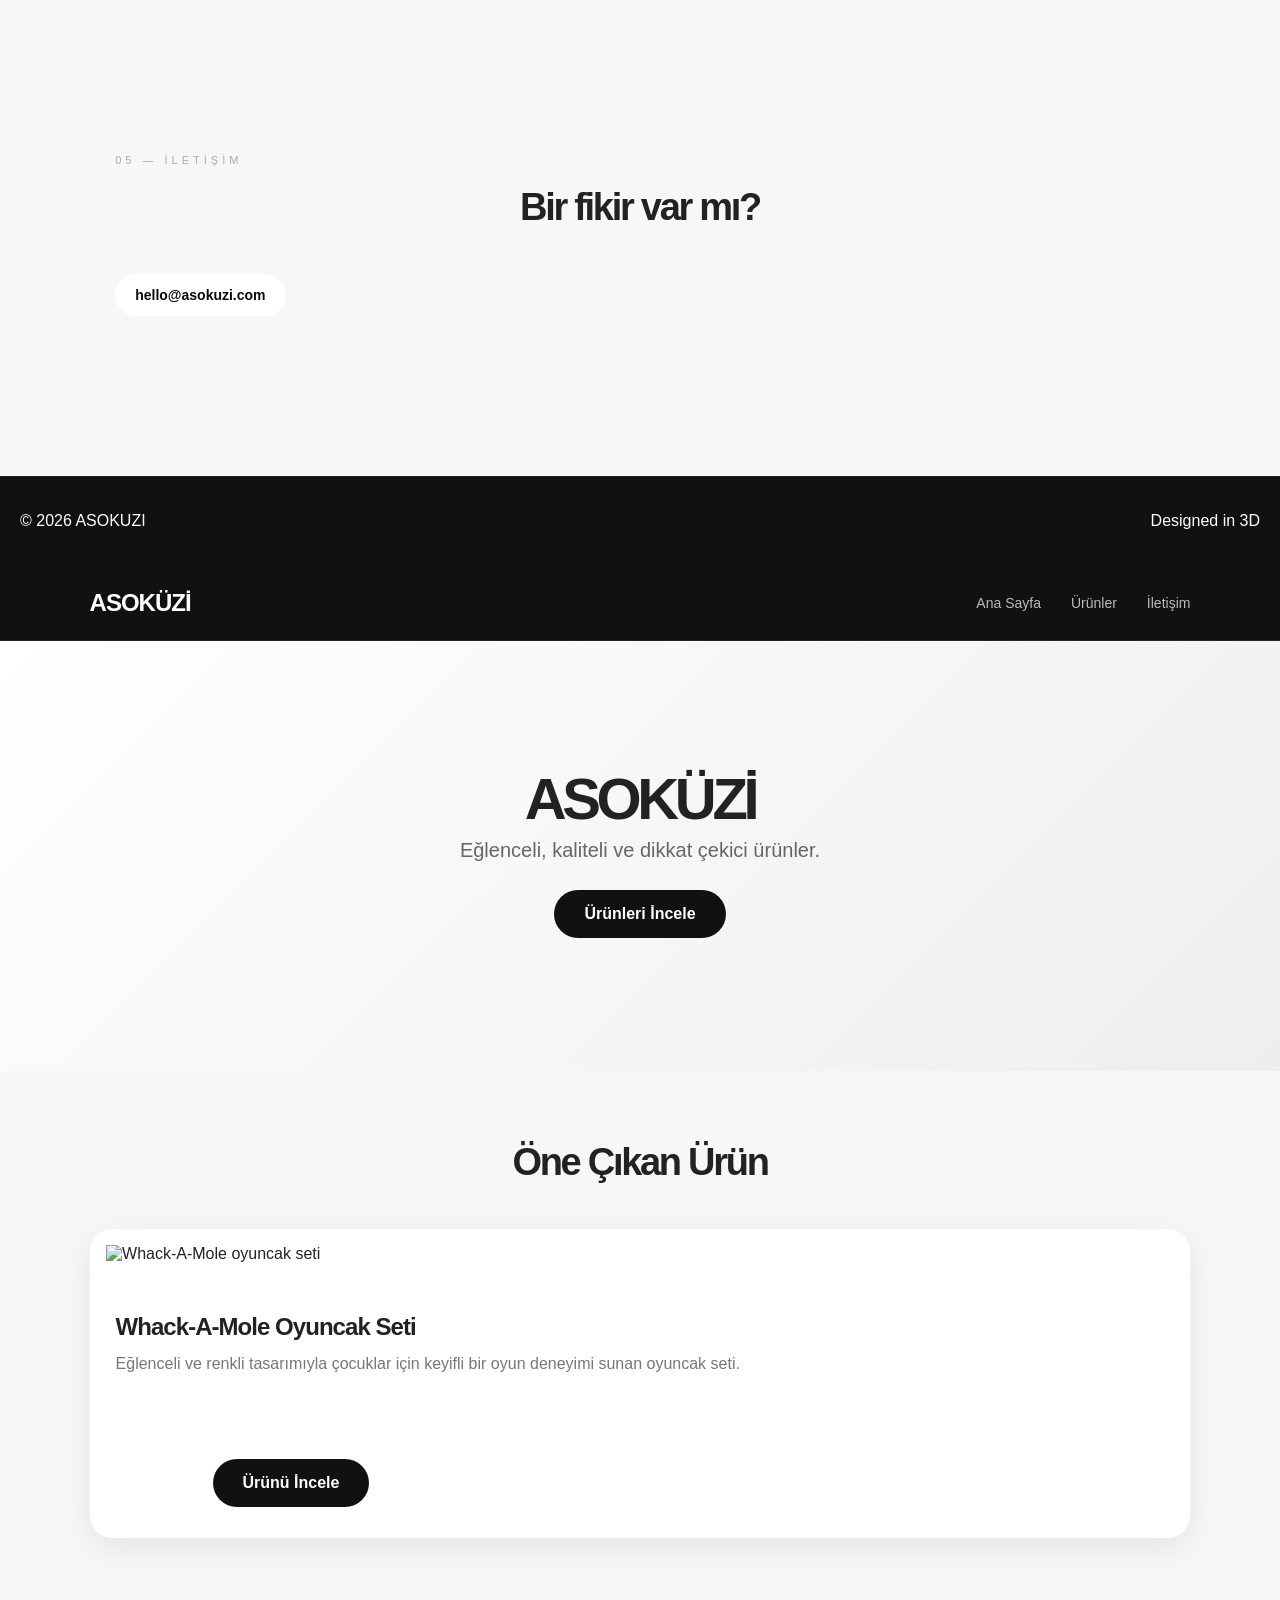
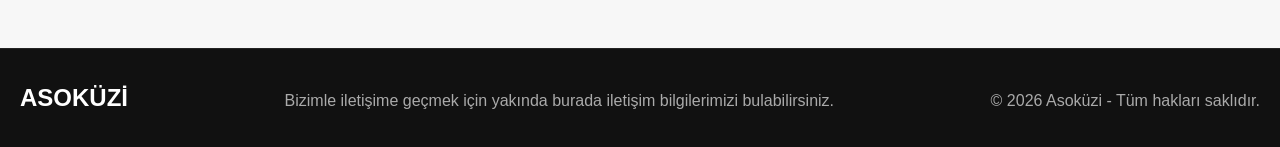
==== commit 82a2fa2a: "Update ASOKUZI_urunlu_site.html" ====
--- a/ASOKUZI_urunlu_site.html
+++ b/ASOKUZI_urunlu_site.html
@@ -218,7 +218,7 @@
       align-items: center;
       position: sticky;
       top: 0;
-      window.addEventListener('scroll', () => {
+
     // Scroll ile ilgili kodlarınız buradaysa
 }); // <-- Scroll fonksiyonunun kapanışı
 
@@ -234,6 +234,8 @@
 }
 
 // ... animate() 
+
+
 
     nav a:hover {
       color: #ffcc00;
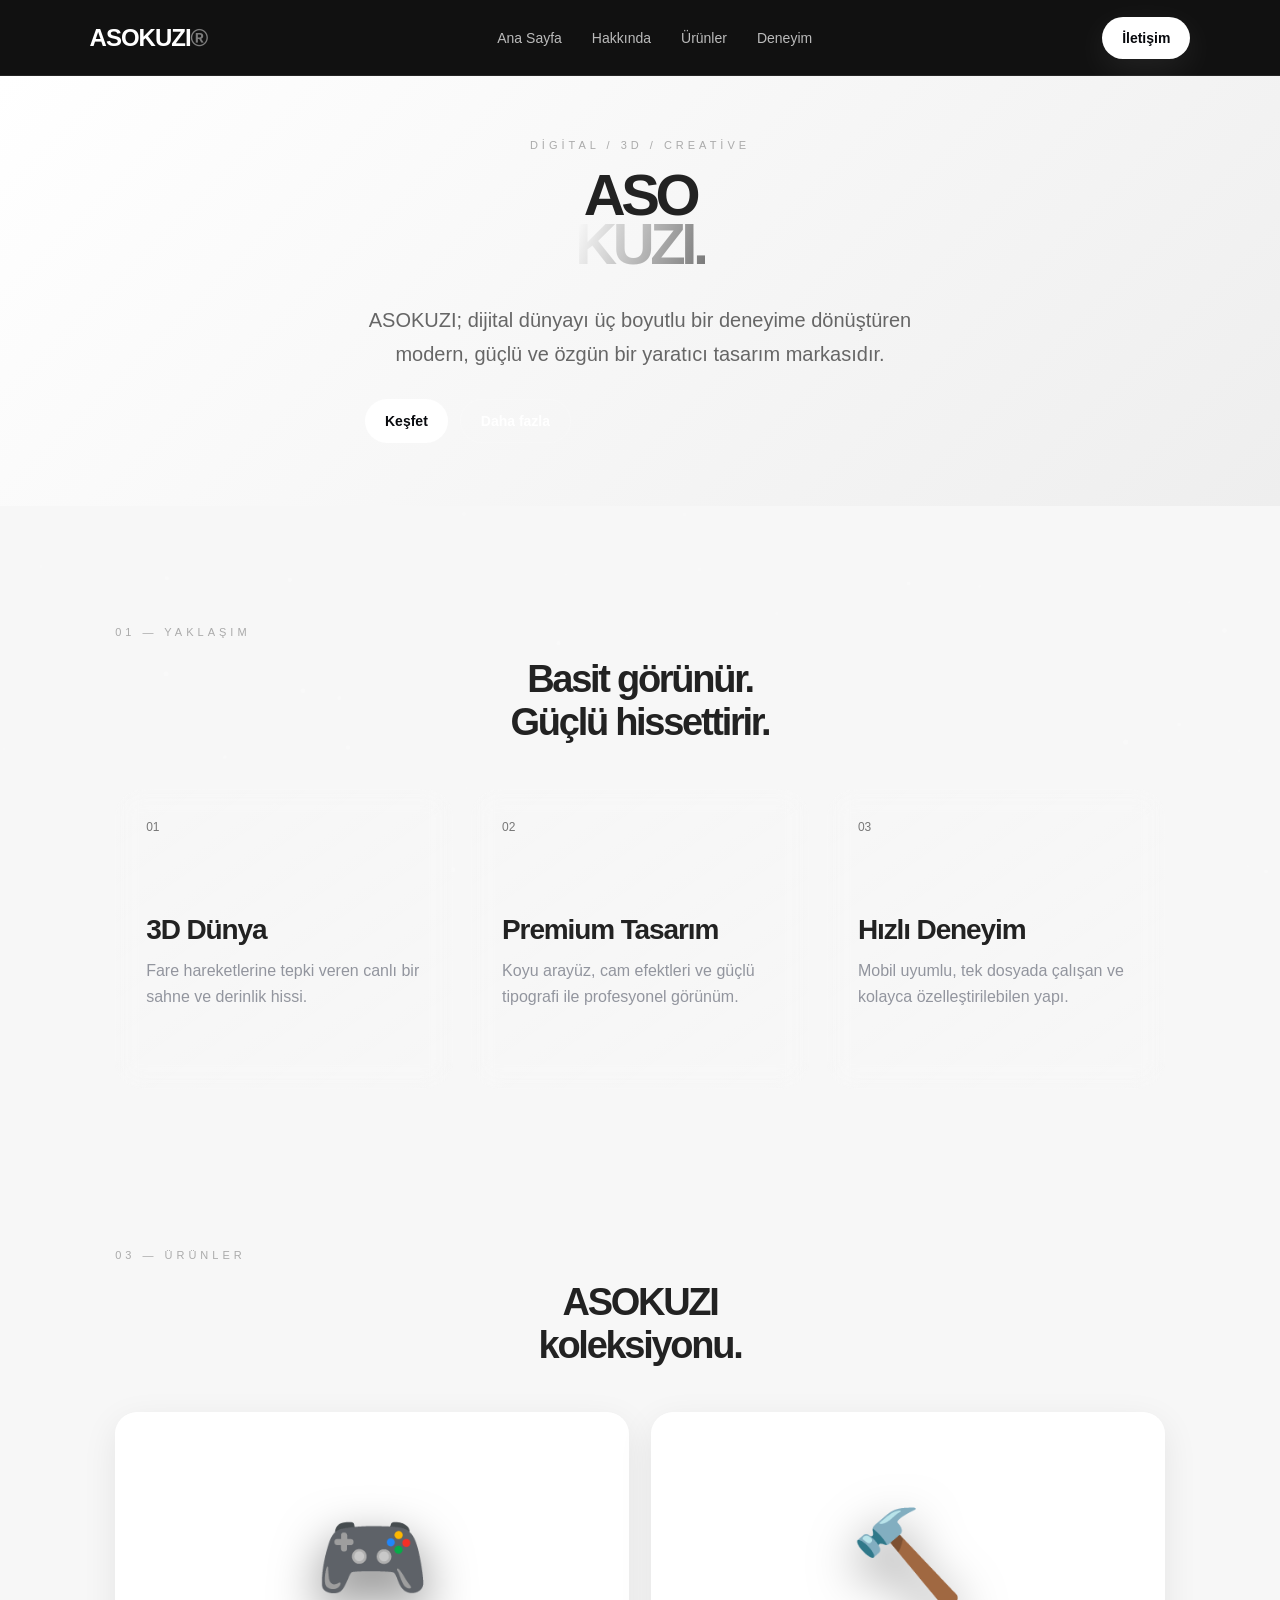
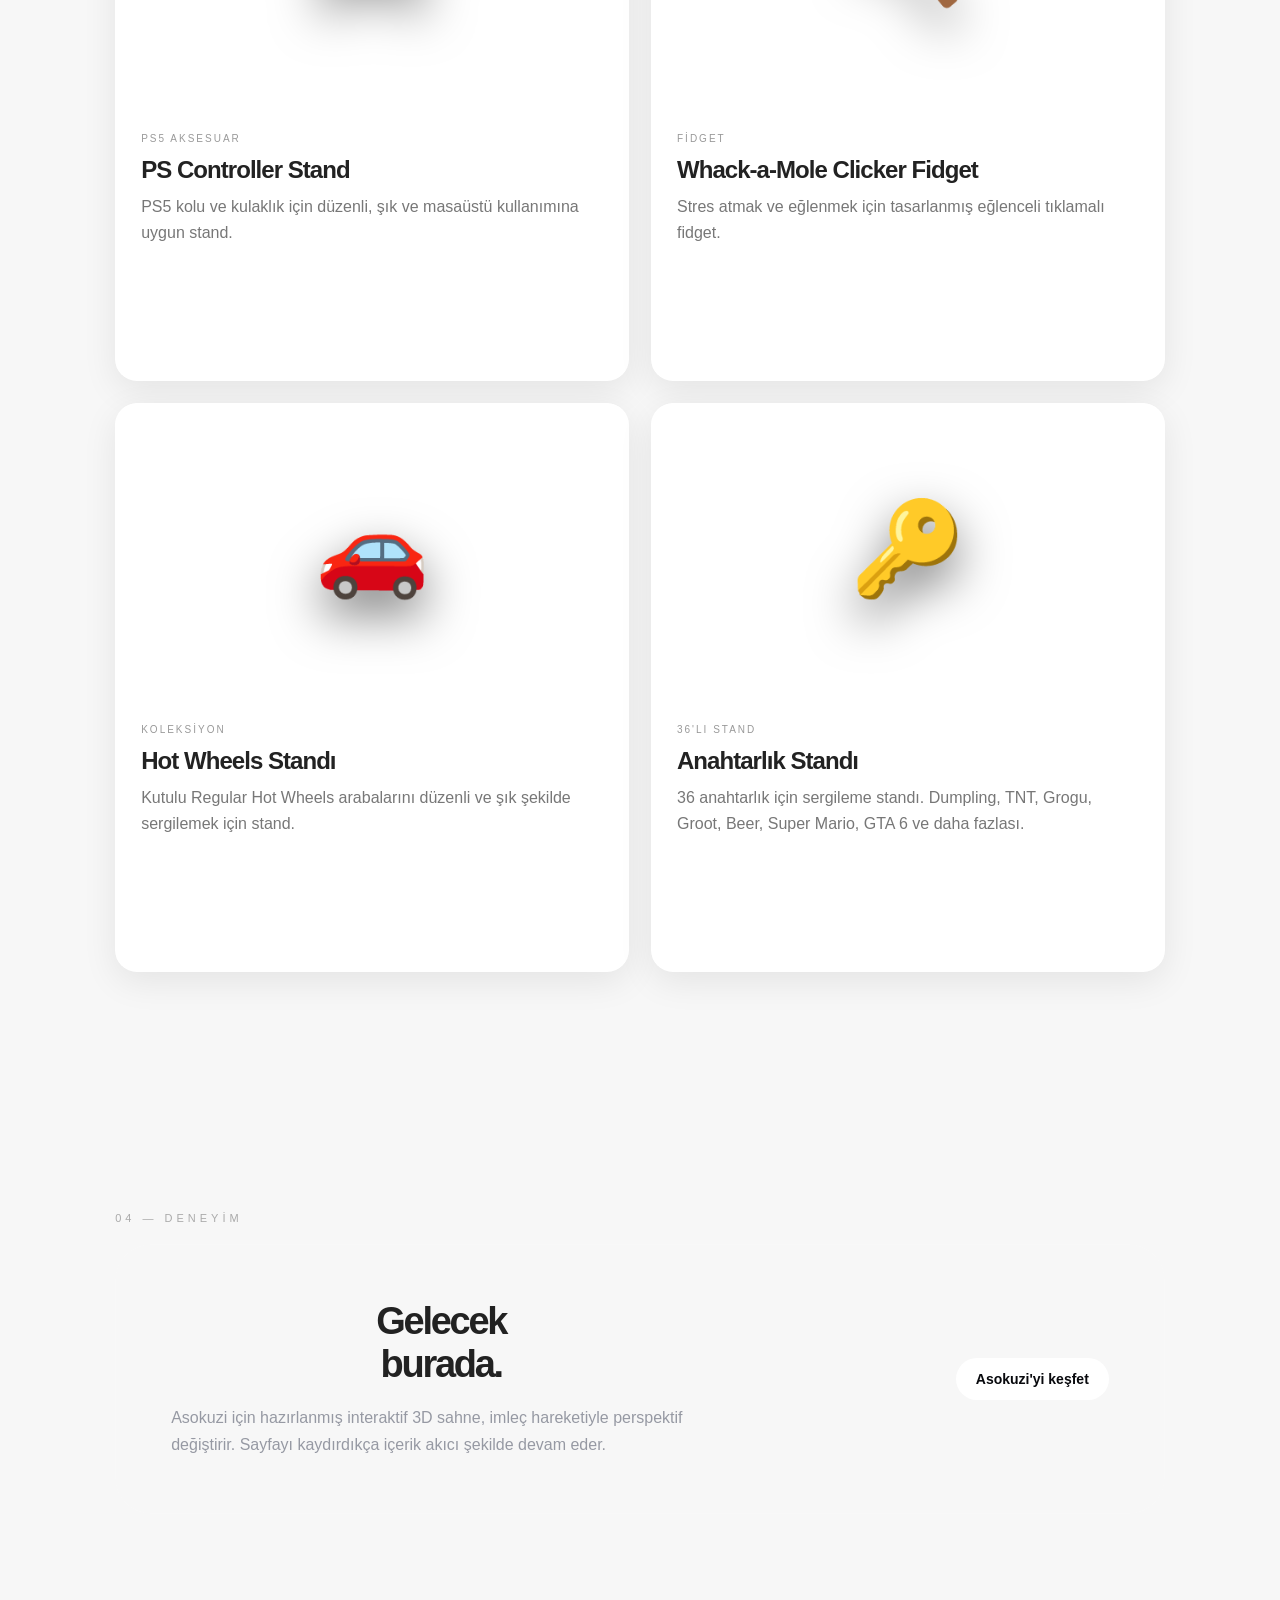
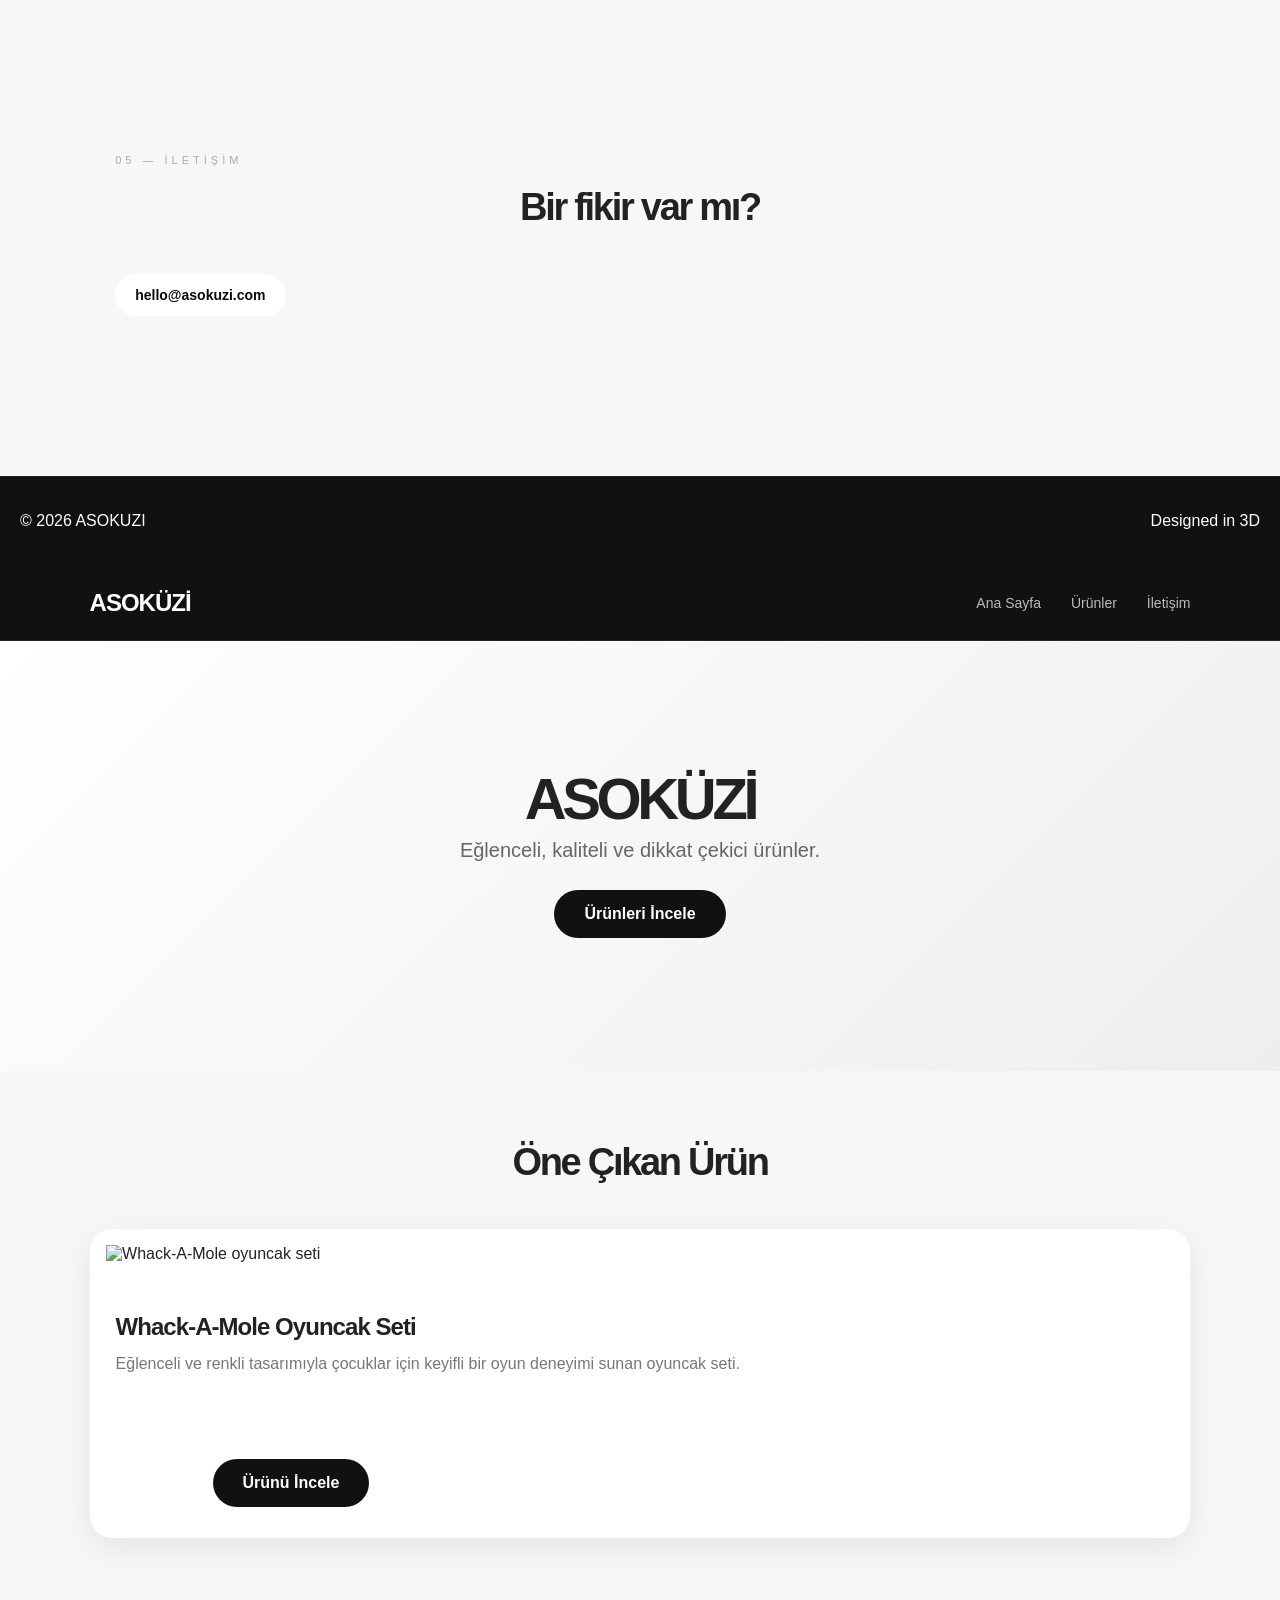
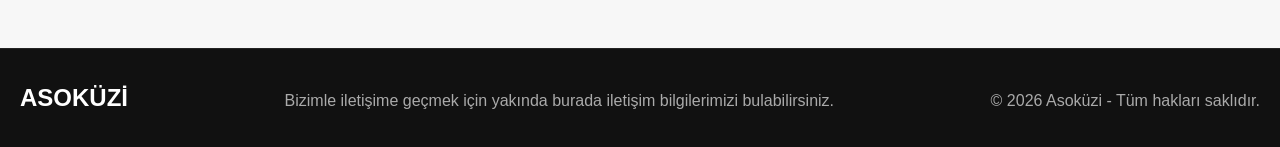
==== commit 77f903ab: "Update ASOKUZI_urunlu_site.html" ====
--- a/ASOKUZI_urunlu_site.html
+++ b/ASOKUZI_urunlu_site.html
@@ -221,22 +221,18 @@
 
     // Scroll ile ilgili kodlarınız buradaysa
 }); // <-- Scroll fonksiyonunun kapanışı
-
-// 224. satırdaki resize event listener'ını düzgünce açıp kapatın:
+window.addEventListener('scroll', () => {
+    // Scroll kodları
+});
+
 window.addEventListener('resize', () => {
     resizeCanvas();
-}); // <-- Eksik olan ve hataya yol açan kapatma burası!
-
-// resizeCanvas fonksiyon tanımı tek başına ve dışarıda olmalı:
+});
+
 function resizeCanvas() {
     canvas.width = window.innerWidth;
     canvas.height = window.innerHeight;
 }
-
-// ... animate() 
-
-
-
     nav a:hover {
       color: #ffcc00;
     }
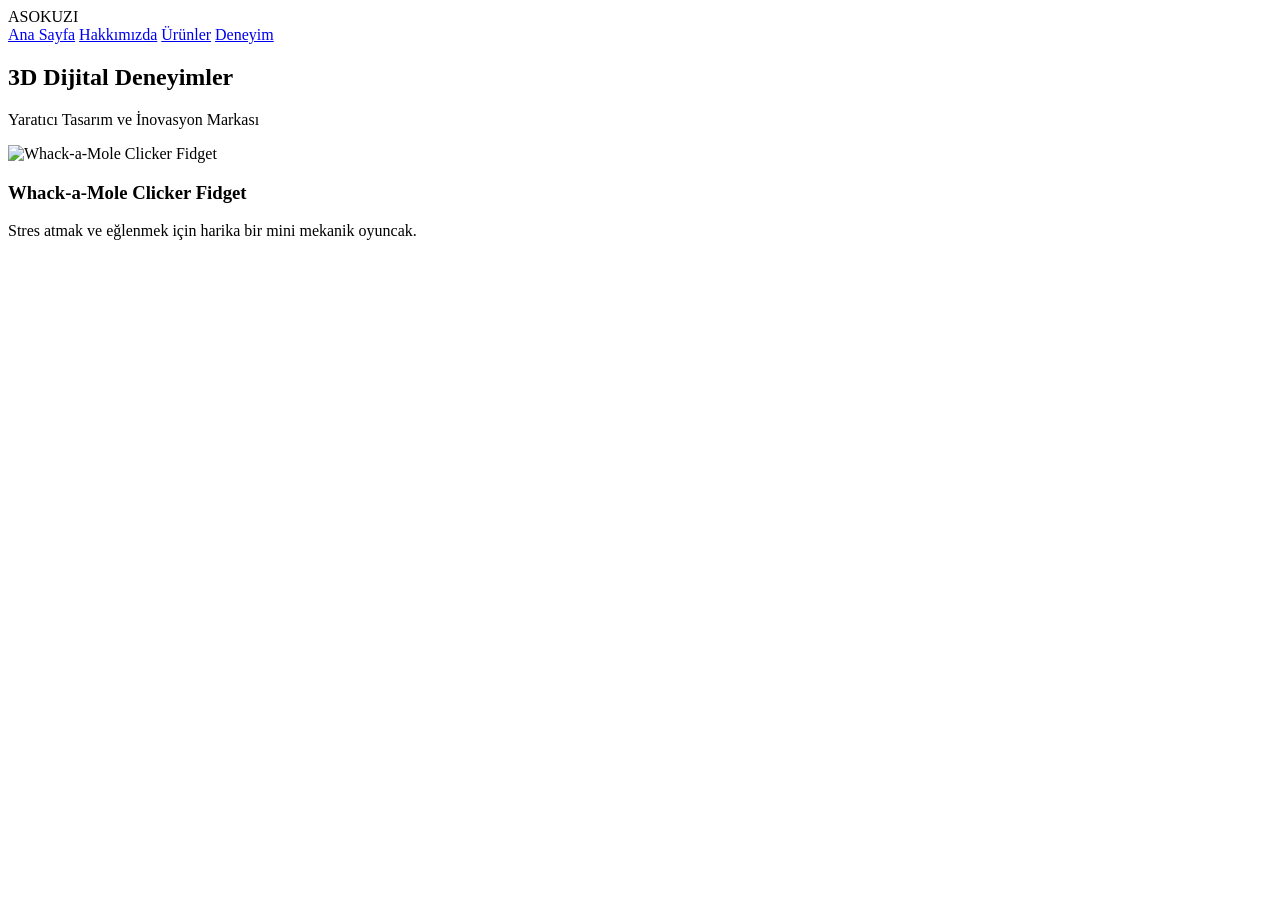
==== commit 0af28180: "Update ASOKUZI_urunlu_site.html" ====
--- a/ASOKUZI_urunlu_site.html
+++ b/ASOKUZI_urunlu_site.html
@@ -1,445 +1,41 @@
 <!DOCTYPE html>
 <html lang="tr">
 <head>
-  <meta charset="UTF-8">
-  <meta name="viewport" content="width=device-width, initial-scale=1.0">
-  <title>ASOKUZI — 3D Dijital Deneyim ve Yaratıcı Tasarım</title>
-  <meta name="description" content="ASOKUZI, modern 3D deneyimler, yaratıcı dijital tasarım ve premium web çözümleri sunan özgün bir marka. Keşfet ve iletişime geç.">
-  <meta name="keywords" content="ASOKUZI, Asokuzi, 3D tasarım, dijital deneyim, yaratıcı tasarım, web tasarım, 3D web sitesi">
-  <meta name="author" content="ASOKUZI">
-  <meta name="robots" content="index, follow">
-  <meta name="theme-color" content="#05060a">
-  <link rel="canonical" href="https://asokuzi.com/">
-  <meta property="og:type" content="website">
-  <meta property="og:site_name" content="ASOKUZI">
-  <meta property="og:title" content="ASOKUZI — 3D Dijital Deneyim ve Yaratıcı Tasarım">
-  <meta property="og:description" content="Modern 3D deneyimler, yaratıcı dijital tasarım ve premium web çözümleri.">
-  <meta property="og:url" content="https://asokuzi.com/">
-  <meta name="twitter:card" content="summary_large_image">
-  <meta name="twitter:title" content="ASOKUZI — 3D Dijital Deneyim">
-  <meta name="twitter:description" content="ASOKUZI'nin modern ve interaktif 3D dijital dünyasını keşfet.">
-  <script type="application/ld+json">
-  {
-    "@context":"https://schema.org",
-    "@type":"Organization",
-    "name":"ASOKUZI",
-    "url":"https://asokuzi.com/",
-    "description":"3D dijital deneyimler ve yaratıcı tasarım markası"
-  }
-  </script>
-  <style>
-    *{box-sizing:border-box;margin:0;padding:0}
-    html{scroll-behavior:smooth}
-    body{
-      font-family:Inter,Arial,sans-serif;background:#05060a;color:#fff;
-      overflow-x:hidden;
-    }
-    #scene{position:fixed;inset:0;z-index:-2}
-    .glow{position:fixed;width:45vw;height:45vw;border-radius:50%;
-      background:radial-gradient(circle,rgba(92,72,255,.18),transparent 65%);
-      top:-15vw;right:-10vw;z-index:-1;pointer-events:none}
-    header{
-      position:fixed;top:0;left:0;right:0;height:76px;z-index:10;
-      display:flex;align-items:center;justify-content:space-between;
-      padding:0 6vw;background:rgba(5,6,10,.48);backdrop-filter:blur(18px);
-      border-bottom:1px solid rgba(255,255,255,.08)
-    }
-    .logo{font-size:24px;font-weight:800;letter-spacing:-1px}
-    .logo span{opacity:.45}
-    nav{display:flex;gap:30px}
-    nav a{color:#bbb;text-decoration:none;font-size:14px;transition:.25s}
-    nav a:hover{color:#fff}
-    .btn{
-      display:inline-flex;align-items:center;justify-content:center;
-      padding:13px 20px;border-radius:999px;text-decoration:none;
-      color:#fff;background:#fff;color:#08090d;font-weight:700;font-size:14px;
-      transition:.25s;box-shadow:0 10px 35px rgba(255,255,255,.08)
-    }
-    .btn:hover{transform:translateY(-2px);box-shadow:0 14px 40px rgba(255,255,255,.16)}
-    main{min-height:100vh}
-    .hero{
-      min-height:100vh;display:flex;align-items:center;padding:130px 9vw 80px;
-      position:relative
-    }
-    .hero-copy{max-width:720px}
-    .eyebrow{color:#aaa;text-transform:uppercase;letter-spacing:4px;font-size:11px;margin-bottom:20px}
-    h1{font-size:clamp(64px,11vw,150px);line-height:.84;letter-spacing:-.075em}
-    h1 em{font-style:normal;background:linear-gradient(110deg,#fff,#777);
-      -webkit-background-clip:text;color:transparent}
-    .lead{max-width:550px;color:#a7a9b1;font-size:18px;line-height:1.7;margin:34px 0}
-    .actions{display:flex;gap:12px;flex-wrap:wrap}
-    .ghost{border:1px solid rgba(255,255,255,.15);background:rgba(255,255,255,.04);color:#fff}
-    section{padding:120px 9vw}
-    .section-title{font-size:clamp(40px,6vw,80px);letter-spacing:-.06em;margin-bottom:45px}
-    .cards{display:grid;grid-template-columns:repeat(3,1fr);gap:18px}
-    .card{
-      min-height:300px;border:1px solid rgba(255,255,255,.09);
-      background:linear-gradient(145deg,rgba(255,255,255,.08),rgba(255,255,255,.025));
-      border-radius:28px;padding:30px;backdrop-filter:blur(14px);
-      transition:.35s;transform-style:preserve-3d
-    }
-    .card:hover{transform:translateY(-8px) rotateX(2deg);border-color:rgba(255,255,255,.22)}
-    .num{font-size:12px;color:#777}
-    .card h3{font-size:28px;margin:80px 0 12px;letter-spacing:-.04em}
-    .card p{color:#92959e;line-height:1.6}
-    .showcase{
-      border:1px solid rgba(255,255,255,.1);border-radius:36px;padding:55px;
-      background:rgba(255,255,255,.035);display:flex;justify-content:space-between;
-      align-items:center;gap:40px
-    }
-    .showcase p{color:#9699a3;max-width:540px;line-height:1.7}
-    footer{padding:50px 9vw;border-top:1px solid rgba(255,255,255,.08);color:#666;
-      display:flex;justify-content:space-between}
-
-    #products{padding-top:40px}.products-grid{display:grid;grid-template-columns:repeat(2,1fr);gap:22px}
-    .product-card{overflow:hidden;border:1px solid rgba(255,255,255,.1);border-radius:30px;background:linear-gradient(145deg,rgba(255,255,255,.08),rgba(255,255,255,.025));transition:.35s;backdrop-filter:blur(14px)}
-    .product-card:hover{transform:translateY(-8px);border-color:rgba(255,255,255,.24)}
-    .product-visual{height:290px;display:flex;align-items:center;justify-content:center;background:radial-gradient(circle at 50% 45%,rgba(255,255,255,.13),transparent 58%);position:relative}
-    .product-icon{font-size:92px;filter:drop-shadow(0 20px 25px rgba(0,0,0,.5))}.product-info{padding:28px}
-    .product-info h3{font-size:29px;margin:10px 0 12px;letter-spacing:-.04em}.product-info p{color:#92959e;line-height:1.65;min-height:76px}
-    .product-tag{font-size:10px;color:#999;text-transform:uppercase;letter-spacing:2px}.price{display:inline-block;margin-top:20px;font-weight:700;color:#fff}
-    @media(max-width:800px){.products-grid{grid-template-columns:1fr}.product-visual{height:240px}}
-    @media(max-width:800px){
-      nav{display:none}.cards{grid-template-columns:1fr}.showcase{flex-direction:column;align-items:flex-start}
-      section{padding:90px 7vw}.hero{padding-left:7vw;padding-right:7vw}
-    }
-  </style>
+    <meta charset="UTF-8">
+    <meta name="viewport" content="width=device-width, initial-scale=1.0">
+    <title>ASOKUZI - 3D Ürün Sitesi</title>
+    <link rel="stylesheet" href="style.css">
 </head>
 <body>
-<canvas id="scene"></canvas><div class="glow"></div>
 
-<header>
-  <div class="logo">ASOKUZI<span>®</span></div>
-  <nav>
-    <a href="#home">Ana Sayfa</a><a href="#about">Hakkında</a><a href="#products">Ürünler</a><a href="#work">Deneyim</a>
-  </nav>
-  <a class="btn" href="#contact">İletişim</a>
-</header>
+    <header>
+        <div class="logo">ASOKUZI</div>
+        <nav>
+            <a href="#">Ana Sayfa</a>
+            <a href="#">Hakkımızda</a>
+            <a href="#">Ürünler</a>
+            <a href="#">Deneyim</a>
+        </nav>
+    </header>
 
-<main>
-  <section class="hero" id="home">
-    <div class="hero-copy">
-      <div class="eyebrow">Digital / 3D / Creative</div>
-      <h1>ASO<br><em>KUZI.</em></h1>
-      <p class="lead">ASOKUZI; dijital dünyayı üç boyutlu bir deneyime dönüştüren modern, güçlü ve özgün bir yaratıcı tasarım markasıdır.</p>
-      <div class="actions">
-        <a class="btn" href="#work">Keşfet</a>
-        <a class="btn ghost" href="#about">Daha fazla</a>
-      </div>
-    </div>
-  </section>
+    <section class="hero">
+        <h1>3D Dijital Deneyimler</h1>
+        <p>Yaratıcı Tasarım ve İnovasyon Markası</p>
+    </section>
 
-  <section id="about">
-    <div class="eyebrow">01 — Yaklaşım</div>
-    <h2 class="section-title">Basit görünür.<br>Güçlü hissettirir.</h2>
-    <div class="cards">
-      <article class="card"><div class="num">01</div><h3>3D Dünya</h3><p>Fare hareketlerine tepki veren canlı bir sahne ve derinlik hissi.</p></article>
-      <article class="card"><div class="num">02</div><h3>Premium Tasarım</h3><p>Koyu arayüz, cam efektleri ve güçlü tipografi ile profesyonel görünüm.</p></article>
-      <article class="card"><div class="num">03</div><h3>Hızlı Deneyim</h3><p>Mobil uyumlu, tek dosyada çalışan ve kolayca özelleştirilebilen yapı.</p></article>
-    </div>
-  </section>
+    <main class="products-container">
+        <!-- Diğer Ürün Kartları Buraya Gelebilir -->
 
+        <!-- Yeni Resimli Köstebek Kartı -->
+        <div class="product-card">
+            <img src="whack-a-mole.jpg.png" alt="Whack-a-Mole Clicker Fidget" class="product-img">
+            <h3>Whack-a-Mole Clicker Fidget</h3>
+            <p>Stres atmak ve eğlenmek için harika bir mini mekanik oyuncak.</p>
+        </div>
+    </main>
 
-  <section id="products" aria-labelledby="products-title"><div class="eyebrow">03 — Ürünler</div><h2 class="section-title" id="products-title">ASOKUZI<br>koleksiyonu.</h2><div class="products-grid">
-  <article class="product-card"><div class="product-visual"><div class="product-icon">🎮</div></div><div class="product-info"><span class="product-tag">PS5 Aksesuar</span><h3>PS Controller Stand</h3><p>PS5 kolu ve kulaklık için düzenli, şık ve masaüstü kullanımına uygun stand.</p><span class="price">Fiyat yakında</span></div></article>
-  <article class="product-card"><div class="product-visual"><div class="product-icon">🔨</div></div><div class="product-info"><span class="product-tag">Fidget</span><h3>Whack-a-Mole Clicker Fidget</h3><p>Stres atmak ve eğlenmek için tasarlanmış eğlenceli tıklamalı fidget.</p><span class="price">Fiyat yakında</span></div></article>
-  <article class="product-card"><div class="product-visual"><div class="product-icon">🚗</div></div><div class="product-info"><span class="product-tag">Koleksiyon</span><h3>Hot Wheels Standı</h3><p>Kutulu Regular Hot Wheels arabalarını düzenli ve şık şekilde sergilemek için stand.</p><span class="price">Fiyat yakında</span></div></article>
-  <article class="product-card"><div class="product-visual"><div class="product-icon">🔑</div></div><div class="product-info"><span class="product-tag">36'lı Stand</span><h3>Anahtarlık Standı</h3><p>36 anahtarlık için sergileme standı. Dumpling, TNT, Grogu, Groot, Beer, Super Mario, GTA 6 ve daha fazlası.</p><span class="price">Fiyat yakında</span></div></article>
-</div></section>
+    <canvas id="animationCanvas"></canvas>
 
-  <section id="work">
-    <div class="eyebrow">04 — Deneyim</div>
-    <div class="showcase">
-      <div>
-        <h2 class="section-title" style="margin:0 0 18px">Gelecek<br>burada.</h2>
-        <p>Asokuzi için hazırlanmış interaktif 3D sahne, imleç hareketiyle perspektif değiştirir. Sayfayı kaydırdıkça içerik akıcı şekilde devam eder.</p>
-      </div>
-      <a class="btn" href="#contact">Asokuzi'yi keşfet</a>
-    </div>
-  </section>
-
-  <section id="contact">
-    <div class="eyebrow">05 — İletişim</div>
-    <h2 class="section-title">Bir fikir var mı?</h2>
-    <a class="btn" href="mailto:hello@asokuzi.com">hello@asokuzi.com</a>
-  </section>
-</main>
-
-<footer><span>© 2026 ASOKUZI</span><span>Designed in 3D</span></footer>
-
-<script>
-const canvas=document.getElementById('scene'),ctx=canvas.getContext('2d');
-let w,h,mouse={x:.5,y:.5},points=[];
-function resize(){w=canvas.width=innerWidth;h=canvas.height=innerHeight;points=[];
- for(let i=0;i<110;i++)points.push({x:Math.random()*w,y:Math.random()*h,z:Math.random()*1});
-}
-function draw(){
- ctx.clearRect(0,0,w,h);
- for(const p of points){
-   const dx=(mouse.x-.5)*35*p.z,dy=(mouse.y-.5)*35*p.z;
-   const x=p.x+dx,y=p.y+dy,r=.6+2*p.z;
-   ctx.beginPath();ctx.arc(x,y,r,0,Math.PI*2);ctx.fillStyle=`rgba(255,255,255,${.08+.22*p.z})`;ctx.fill();
- }
- requestAnimationFrame(draw);
-}
-addEventListener('resize',resize);
-addEventListener('mousemove',e=>{mouse.x=e.clientX/w;mouse.y=e.clientY/h});
-resize();draw();
-</script>
-</body>
-</html><!DOCTYPE html>
-<html lang="tr">
-<head>
-  <meta charset="UTF-8">
-  <meta name="viewport" content="width=device-width, initial-scale=1.0">
-
-  <title>Asoküzi | Eğlenceli Ürünler</title>
-  <meta name="description" content="Asoküzi - Eğlenceli ve kaliteli ürünleri keşfedin.">
-
-  <style>
-    * {
-      box-sizing: border-box;
-      margin: 0;
-      padding: 0;
-      font-family: Arial, Helvetica, sans-serif;
-    }
-
-    body {
-      background: #f7f7f7;
-      color: #222;
-    }
-
-    header {
-      background: #111;
-      color: white;
-      padding: 22px 7%;
-      display: flex;
-      justify-content: space-between;
-      align-items: center;
-      position: sticky;
-      top: 0;
-
-    // Scroll ile ilgili kodlarınız buradaysa
-}); // <-- Scroll fonksiyonunun kapanışı
-window.addEventListener('scroll', () => {
-    // Scroll kodları
-});
-
-window.addEventListener('resize', () => {
-    resizeCanvas();
-});
-
-function resizeCanvas() {
-    canvas.width = window.innerWidth;
-    canvas.height = window.innerHeight;
-}
-    nav a:hover {
-      color: #ffcc00;
-    }
-
-    .hero {
-      min-height: 430px;
-      display: flex;
-      justify-content: center;
-      align-items: center;
-      text-align: center;
-      background: linear-gradient(135deg, #ffffff, #eeeeee);
-      padding: 60px 20px;
-    }
-
-    .hero h1 {
-      font-size: 58px;
-      margin-bottom: 15px;
-    }
-
-    .hero p {
-      font-size: 20px;
-      color: #666;
-      margin-bottom: 28px;
-    }
-
-    .button {
-      display: inline-block;
-      background: #111;
-      color: white;
-      text-decoration: none;
-      padding: 15px 30px;
-      border-radius: 30px;
-      font-weight: bold;
-      transition: 0.3s;
-    }
-
-    .button:hover {
-      background: #ffcc00;
-      color: #111;
-      transform: scale(1.05);
-    }
-
-    .products {
-      padding: 70px 7%;
-    }
-
-    .section-title {
-      text-align: center;
-      font-size: 38px;
-      margin-bottom: 45px;
-    }
-
-    .product-grid {
-      display: grid;
-      grid-template-columns: repeat(auto-fit, minmax(280px, 1fr));
-      gap: 30px;
-      max-width: 1200px;
-      margin: auto;
-    }
-
-    .product-card {
-      background: white;
-      border-radius: 22px;
-      overflow: hidden;
-      box-shadow: 0 10px 35px rgba(0,0,0,0.08);
-      transition: 0.3s;
-    }
-
-    .product-card:hover {
-      transform: translateY(-8px);
-      box-shadow: 0 18px 45px rgba(0,0,0,0.14);
-    }
-
-    .product-image {
-      width: 100%;
-      height: 330px;
-      object-fit: contain;
-      background: white;
-      padding: 15px;
-    }
-
-    .product-info {
-      padding: 25px;
-    }
-
-    .product-info h3 {
-      font-size: 24px;
-      margin-bottom: 10px;
-    }
-
-    .product-info p {
-      color: #777;
-      line-height: 1.6;
-      margin-bottom: 18px;
-    }
-
-    .price {
-      font-size: 25px;
-      font-weight: 800;
-      margin-bottom: 18px;
-    }
-
-    footer {
-      background: #111;
-      color: white;
-      text-align: center;
-      padding: 35px 20px;
-      margin-top: 40px;
-    }
-
-    footer p {
-      color: #aaa;
-      margin-top: 8px;
-    }
-
-    @media (max-width: 700px) {
-      header {
-        flex-direction: column;
-        gap: 15px;
-      }
-
-      nav a {
-        margin: 0 8px;
-      }
-
-      .hero h1 {
-        font-size: 40px;
-      }
-
-      .hero p {
-        font-size: 17px;
-      }
-    }
-  </style>
-</head>
-
-<body>
-
-  <header>
-    <div class="logo">ASOKÜZİ</div>
-
-    <nav>
-      <a href="#anasayfa">Ana Sayfa</a>
-      <a href="#urunler">Ürünler</a>
-      <a href="#iletisim">İletişim</a>
-    </nav>
-  </header>
-
-  <section class="hero" id="anasayfa">
-    <div>
-      <h1>ASOKÜZİ</h1>
-      <p>Eğlenceli, kaliteli ve dikkat çekici ürünler.</p>
-      <a href="#urunler" class="button">Ürünleri İncele</a>
-    </div>
-  </section>
-
-  <section class="products" id="urunler">
-
-    <h2 class="section-title">Öne Çıkan Ürün</h2>
-
-    <div class="product-grid">
-
-      <div class="product-card">
-
-        <img
-          src="urun.png"
-          alt="Whack-A-Mole oyuncak seti"
-          class="product-image"
-        >
-
-        <div class="product-info">
-
-          <h3>Whack-A-Mole Oyuncak Seti</h3>
-
-          <p>
-            Eğlenceli ve renkli tasarımıyla çocuklar için
-            keyifli bir oyun deneyimi sunan oyuncak seti.
-          </p>
-
-          <div class="price">₺499,99</div>
-
-          <a href="#iletisim" class="button">
-            Ürünü İncele
-          </a>
-
-        </div>
-
-      </div>
-
-    </div>
-
-  </section>
-
-  <footer id="iletisim">
-
-    <h2>ASOKÜZİ</h2>
-
-    <p>
-      Bizimle iletişime geçmek için yakında burada iletişim
-      bilgilerimizi bulabilirsiniz.
-    </p>
-
-    <p>
-      © 2026 Asoküzi - Tüm hakları saklıdır.
-    </p>
-
-  </footer>
-
+    <script src="index.js"></script>
 </body>
 </html>
